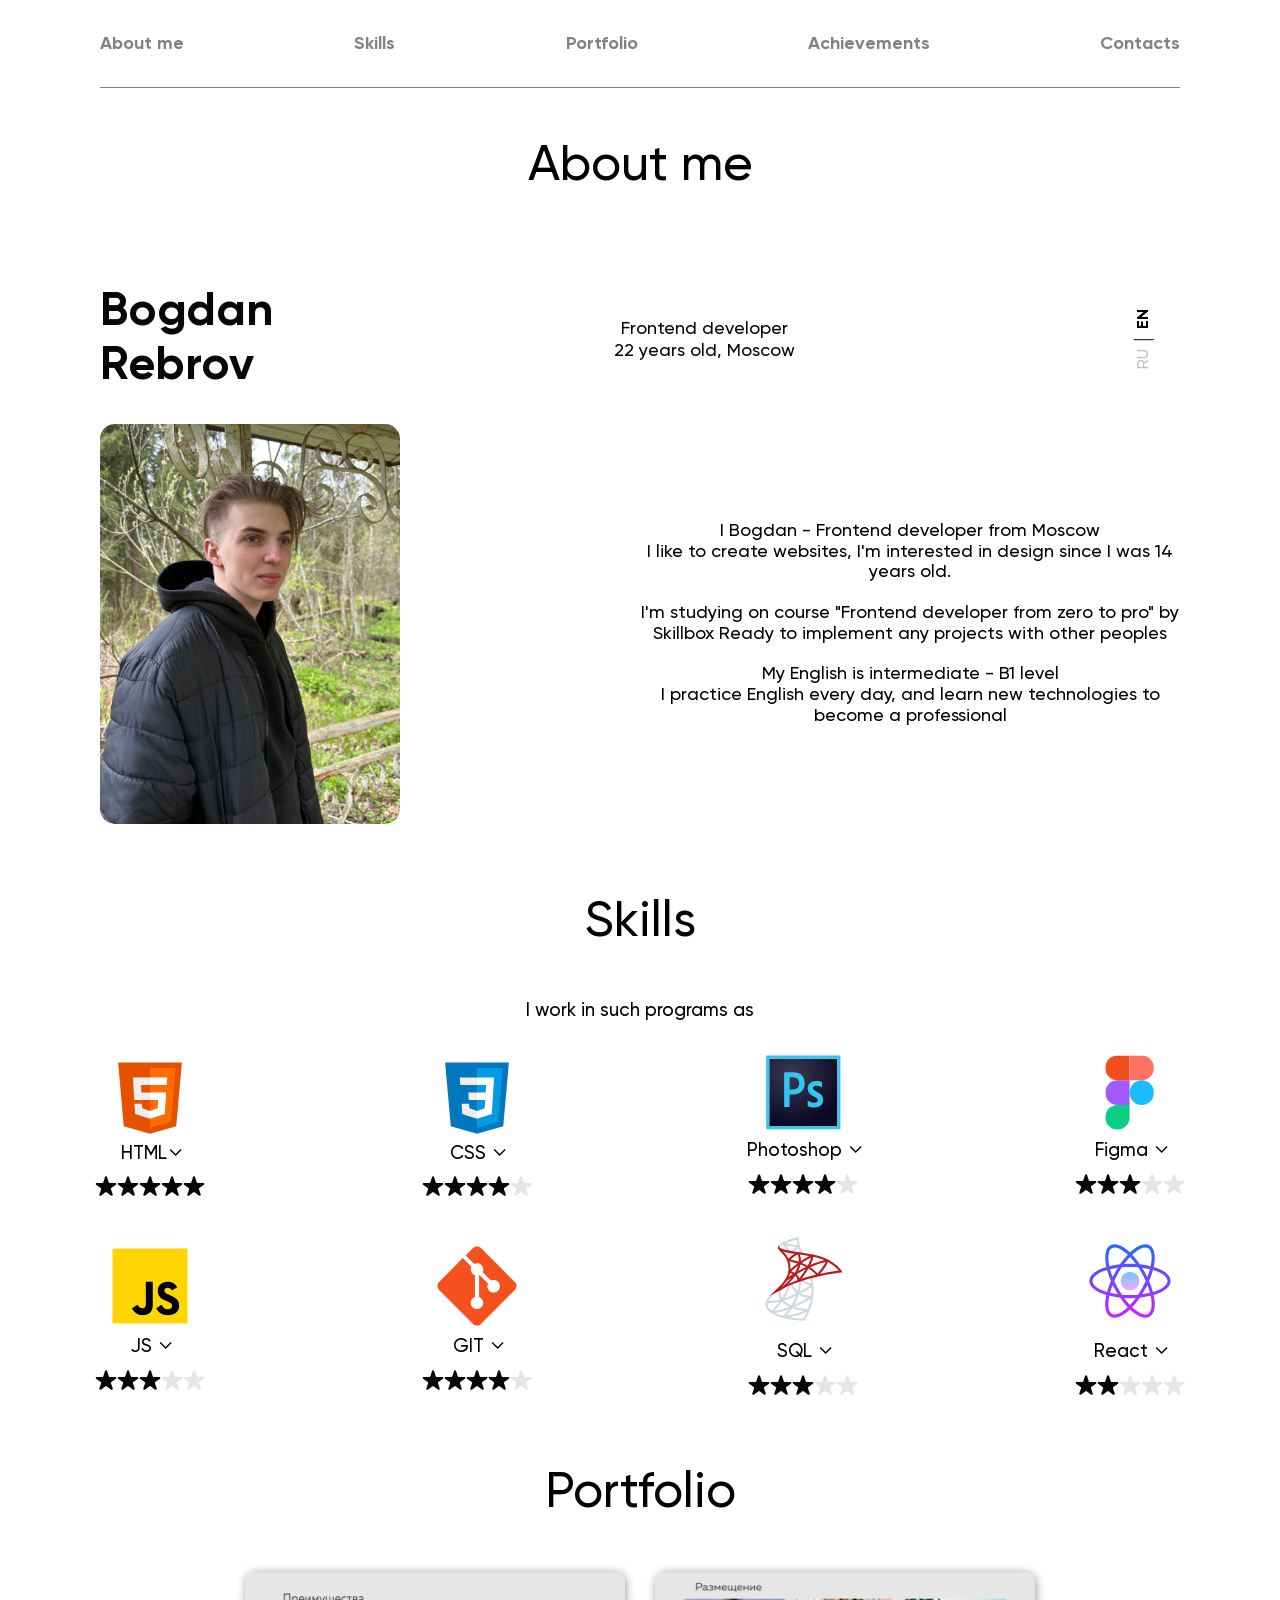
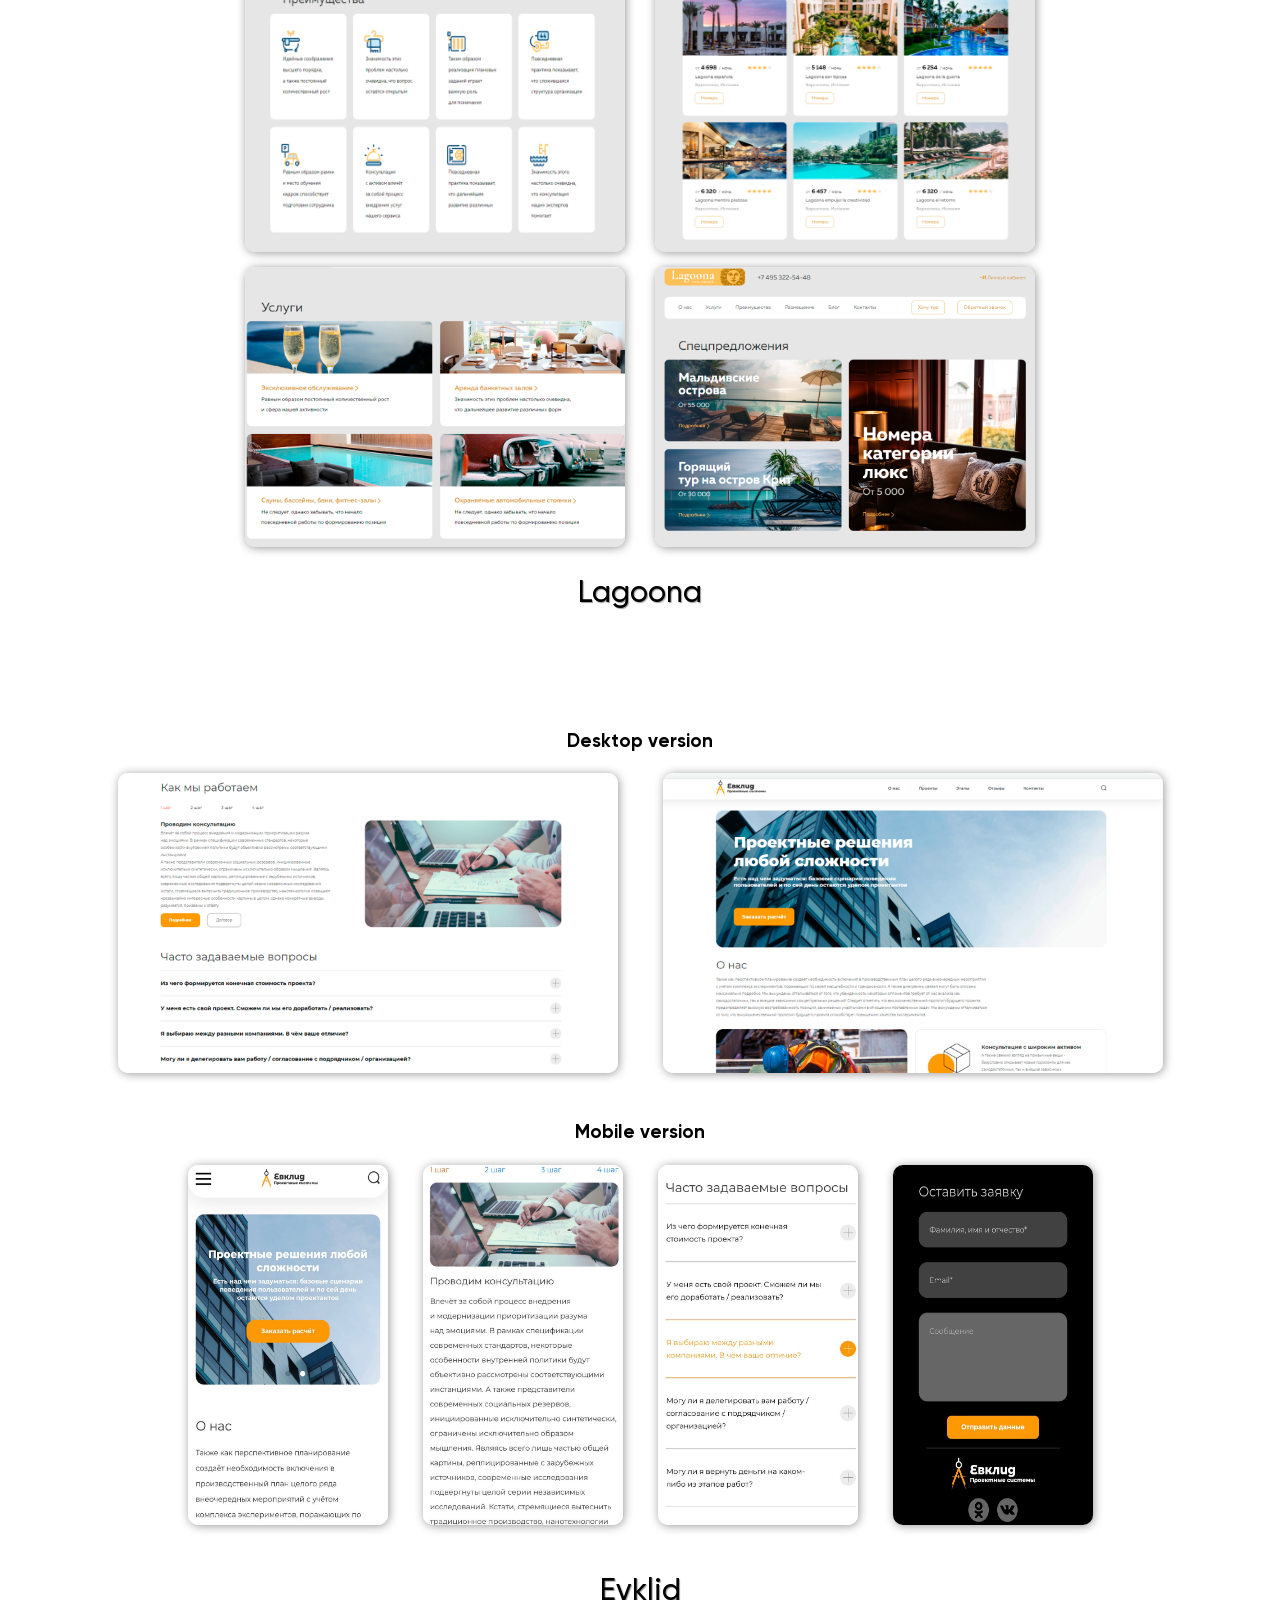
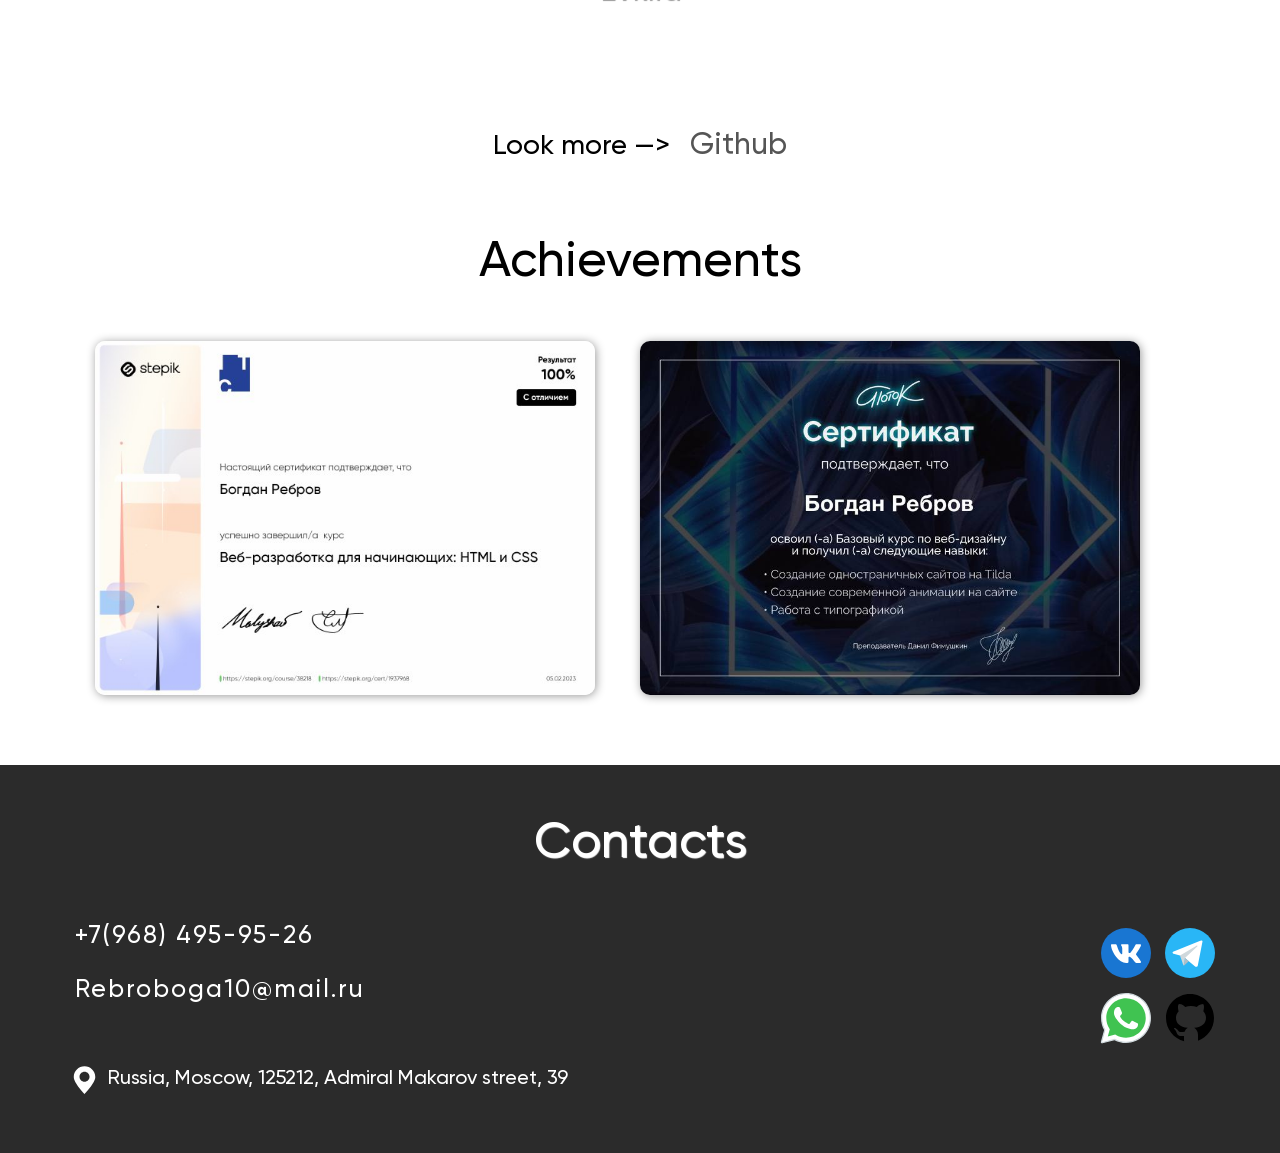
==== index.html @ 4db1234b "add adaptive (media) add adaptive (mobile)" ====
<!DOCTYPE html>
<html lang="en">

<head>
  <meta charset="UTF-8">
  <meta http-equiv="X-UA-Compatible" content="IE=edge">
  <meta name="viewport" content="width=device-width, initial-scale=1.0">
  <title>Rebrov Bogdan</title>
  <link rel="stylesheet" href="css/normalize.css">
  <link rel="stylesheet" href="css/style.css">
  <link rel="stylesheet" href="css/media.css">
  <link rel="stylesheet" href="Accordion-master/dist/accordion.min.css">
</head>

<body>
  <header class="header">
    <div class="header__container">
      <h1 class="header__hidden">Bogdan Rebrov</h1>
      <button class="header__burger btn-reset">
        <span class="header__burger-line"></span>
        <span class="header__burger-line"></span>
        <span class="header__burger-line"></span>
      </button>
      <div class="header__top">
        <nav class="header__nav" id="menu">
          <ul class="header__list">
            <li class="header__item">
              <a class="header__link lang" href="#about-me" key="about">
                About me
              </a>
            </li>
            <li class="header__item">
              <a class="header__link lang" href="#skills" key="skills">
                Skills
              </a>
            </li>
            <li class="header__item">
              <a class="header__link lang" href="#portfolio" key="portfolio">
                Portfolio
              </a>
            </li>
            <li class="header__item">
              <a class="header__link lang" href="#achievements" key="Achievements">
                Achievements
              </a>
            </li>
            <li class="header__item">
              <a class="header__link lang" href="#contacts" key="Contacts">
                Contacts
              </a>
            </li>
          </ul>
        </nav>
      </div>
    </div>
  </header>

  <main class="main">
    <section class="about-me" id="about-me">
      <div class="container">
        <h2 class="about-me__caption caption lang" key="about">
          About me
        </h2>
        <div class="about-me__information">
          <span class="about-me__name lang" key="name">
            Bogdan Rebrov
          </span>
          <div class="about-me__info">
            <span class="about-me__work lang" key="profession">
              Frontend developer
            </span>
            <span class="about-me__work lang" key="old">
              22 years old, Moscow
            </span>
          </div>
          <ul class="about-me__language">
            <li class="about-me__ru">
              <button id="ru" class="about-me__translate-ru translate btn-reset">RU</button>
            </li>
            <li class="about-me__en">
              <button id="en" class="about-me__translate-en translate btn-reset active">EN</button>
            </li>
          </ul>
        </div>
        <div class="about-me__wrap">
          <img class="about-me__image" src="img/My-photo.jpg" alt="Rebrov Bogdan">
          <div class="about-me__float">
            <p class="about-me__text lang" key="about-text-1">
              I Bogdan - Frontend developer from Moscow <br>
              I like to create websites, I'm interested in design since I was 14 years old.
            </p>
            <p class="about-me__text lang" key="about-text-2">
              I'm studying on course "Frontend developer from zero to pro" by Skillbox
              Ready to implement any projects with other peoples
            </p>
            <p class="about-me__text lang" key="about-text-3">
              My English is intermediate - B1 level <br>
              I practice English every day, and learn new technologies to become a professional
            </p>
          </div>
        </div>
      </div>
    </section>

    <section class="skills" id="skills">
      <div class="container">
        <h2 class="skills__caption caption lang" key="skills">
          Skills
        </h2>
        <h3 class="skills__info lang" key="skills-info">
          I work in such programs as
        </h3>
        <div class="skills__group">
          <div class="accordion__container">
            <ul class="skills__list accordion__list">
              <li class="skills__item accordion">
                <svg xmlns="http://www.w3.org/2000/svg" viewBox="0 0 48 48" width="90px" height="90px">
                  <path fill="#E65100" d="M41,5H7l3,34l14,4l14-4L41,5L41,5z" />
                  <path fill="#FF6D00" d="M24 8L24 39.9 35.2 36.7 37.7 8z" />
                  <path fill="#FFF"
                    d="M24,25v-4h8.6l-0.7,11.5L24,35.1v-4.2l4.1-1.4l0.3-4.5H24z M32.9,17l0.3-4H24v4H32.9z" />
                  <path fill="#EEE"
                    d="M24,30.9v4.2l-7.9-2.6L15.7,27h4l0.2,2.5L24,30.9z M19.1,17H24v-4h-9.1l0.7,12H24v-4h-4.6L19.1,17z" />
                </svg>
                <div class="skills__star-group">
                  <h3 class="skills__name">
                    <button class="accordion__control btn-reset color">HTML<svg class="svg__arrow" width="7" height="13"
                        viewBox="0 0 10 18" fill="none" xmlns="http://www.w3.org/2000/svg">
                        <path class="svg__arrow-stroke" d="M0.778175 1.00002L8.55635 8.7782L0.778175 16.5564"
                          stroke="#000" stroke-width="2" />
                      </svg></button>
                  </h3>
                  <div class="accordion__content">
                    <ul class="skills__accord">
                      <li class="accordion__text lang" key="tags">
                        Tags
                      </li>
                      <li class="accordion__text lang" key="semantic">
                        Semantic tags
                      </li>
                      <li class="accordion__text lang" key="tables">
                        Tables
                      </li>
                      <li class="accordion__text lang" key="forms">
                        Forms
                      </li>
                      <li class="accordion__text lang" key="hosting">
                        Hosting
                      </li>
                    </ul>
                  </div>
                  <p class="skills__stars">
                    <img src="img/black-star.svg" alt="rating-star 5/5">
                    <img src="img/black-star.svg" alt="">
                    <img src="img/black-star.svg" alt="">
                    <img src="img/black-star.svg" alt="">
                    <img src="img/black-star.svg" alt="">
                  </p>
                </div>
              </li>

              <li class="skills__item accordion">
                <svg xmlns="http://www.w3.org/2000/svg" viewBox="0 0 48 48" width="90px" height="90px">
                  <path fill="#0277BD" d="M41,5H7l3,34l14,4l14-4L41,5L41,5z" />
                  <path fill="#039BE5" d="M24 8L24 39.9 35.2 36.7 37.7 8z" />
                  <path fill="#FFF"
                    d="M33.1 13L24 13 24 17 28.9 17 28.6 21 24 21 24 25 28.4 25 28.1 29.5 24 30.9 24 35.1 31.9 32.5 32.6 21 32.6 21z" />
                  <path fill="#EEE"
                    d="M24,13v4h-8.9l-0.3-4H24z M19.4,21l0.2,4H24v-4H19.4z M19.8,27h-4l0.3,5.5l7.9,2.6v-4.2l-4.1-1.4L19.8,27z" />
                </svg>
                <div class="skills__star-group">
                  <h3 class="skills__name">
                    <button class="accordion__control btn-reset color">CSS <svg class="svg__arrow" width="7" height="13"
                        viewBox="0 0 10 18" fill="none" xmlns="http://www.w3.org/2000/svg">
                        <path class="svg__arrow-stroke" d="M0.778175 1.00002L8.55635 8.7782L0.778175 16.5564"
                          stroke="#000" stroke-width="2" />
                      </svg></button>
                  </h3>
                  <div class="accordion__content">
                    <ul class="skills__accord">
                      <li class="accordion__text lang" key="Adaptability">
                        Adaptability
                      </li>
                      <li class="accordion__text lang" key="Cross-browser">
                        Cross-browser
                      </li>
                      <li class="accordion__text lang" key="Flexbox">
                        Flexbox
                      </li>
                      <li class="accordion__text lang" key="Availability">
                        Availability
                      </li>
                      <li class="accordion__text lang" key="Pseudo elements">
                        Pseudo elements
                      </li>
                      <li class="accordion__text lang" key="Pseudo-classes">
                        Pseudo-classes
                      </li>
                    </ul>
                  </div>
                  <p class="skills__stars">
                    <img src="img/black-star.svg" alt="rating-star 4/5">
                    <img src="img/black-star.svg" alt="">
                    <img src="img/black-star.svg" alt="">
                    <img src="img/black-star.svg" alt="">
                    <img src="img/grey-star.svg" alt="">
                  </p>
                </div>
              </li>

              <li class="skills__item accordion">
                <svg width="75" height="75" viewBox="0 0 90 90" fill="none" xmlns="http://www.w3.org/2000/svg">
                  <path d="M3.93408 4.42578H85.5995V85.2804H3.93408V4.42578Z" fill="url(#paint0_radial_167_561)" />
                  <path
                    d="M3.93406 4.42575H85.5994V85.2803H3.93406V4.42575ZM0.221191 89.0596H89.2944V0.646484H0.221191V89.0596ZM60.2876 36.9311C57.3602 36.9311 56.3605 38.4392 56.3605 39.6929C56.3605 41.0556 57.021 42.0004 60.9659 44.0717C66.7852 46.9425 68.6059 49.7043 68.6059 53.7379C68.6059 59.7884 64.0719 63.0408 57.9492 63.0408C54.7183 63.0408 51.9337 62.3685 50.345 61.4237C50.0772 61.3146 50.0415 61.1148 50.0415 60.8241V55.246C50.0415 54.8645 50.22 54.7554 50.4878 54.9371C52.8262 56.4815 55.5037 57.172 57.9492 57.172C60.8767 57.172 62.1084 55.9183 62.1084 54.2285C62.1084 52.8658 61.2515 51.6666 57.503 49.6861C52.2371 47.1242 50.0415 44.526 50.0415 40.1653C50.0415 35.2958 53.7901 31.244 60.2876 31.244C63.4828 31.244 65.7141 31.7346 66.928 32.2979C67.2314 32.4796 67.3028 32.7884 67.3028 33.061V38.2393C67.3028 38.5482 67.1243 38.7299 66.7495 38.6209C65.1072 37.567 62.6974 36.9311 60.2876 36.9311ZM28.3712 41.419C29.228 41.4917 29.8885 41.4917 31.3701 41.4917C35.7077 41.4917 39.7954 39.9472 39.7954 33.9331C39.7954 29.1364 36.868 26.7198 31.9234 26.7198C30.4418 26.7198 29.0317 26.7925 28.3533 26.8288L28.3712 41.419ZM21.7487 21.3598C21.7487 21.0872 22.2664 20.9055 22.5698 20.9055C24.9439 20.7965 28.4783 20.7239 32.1376 20.7239C42.4194 20.7239 46.4358 26.4654 46.4358 33.7878C46.4358 43.3813 39.5991 47.5058 31.2094 47.5058C29.7992 47.5058 29.3173 47.4331 28.3176 47.4331V61.9324C28.3176 62.2413 28.2105 62.3867 27.8714 62.3867H22.195C21.8915 62.3867 21.7487 62.2776 21.7487 61.9324V21.3598Z"
                    fill="#31C5F0" />
                  <defs>
                    <radialGradient id="paint0_radial_167_561" cx="0" cy="0" r="1" gradientUnits="userSpaceOnUse"
                      gradientTransform="translate(30.8385 22.5656) scale(62.0565 61.1565)">
                      <stop stop-color="#34364E" stop-opacity="0.98" />
                      <stop offset="1" stop-color="#0C0824" />
                    </radialGradient>
                  </defs>
                </svg>
                <div class="skills__star-group">
                  <h3 class="skills__name name" translate="no">
                    <button class="accordion__control btn-reset">Photoshop <svg class="svg__arrow" width="7" height="13"
                        viewBox="0 0 10 18" fill="none" xmlns="http://www.w3.org/2000/svg">
                        <path class="svg__arrow-stroke" d="M0.778175 1.00002L8.55635 8.7782L0.778175 16.5564"
                          stroke="#000" stroke-width="2" />
                      </svg></button>
                  </h3>
                  <div class="accordion__content">
                    <ul class="skills__accord">
                      <li class="accordion__text lang" key="Сrop a photos">
                        Сrop a photos
                      </li>
                      <li class="accordion__text lang" key="Posters">
                        Create promotional banners or posters
                      </li>
                      <li class="accordion__text lang" key="Сreate icons">
                        Сreate icons
                      </li>
                    </ul>
                  </div>
                  <p class="skills__stars">
                    <img src="img/black-star.svg" alt="rating-star 4/5">
                    <img src="img/black-star.svg" alt="">
                    <img src="img/black-star.svg" alt="">
                    <img src="img/black-star.svg" alt="">
                    <img src="img/grey-star.svg" alt="">
                  </p>
                </div>
              </li>

              <li class="skills__item accordion">
                <svg width="59" height="75" viewBox="0 0 59 90" fill="none" xmlns="http://www.w3.org/2000/svg">
                  <g clip-path="url(#clip0_167_597)">
                    <path
                      d="M15.0513 89.6612C23.0898 89.6612 29.61 83.0214 29.61 74.8355V60.0098H15.0513C7.0128 60.0098 0.492676 66.6495 0.492676 74.8355C0.492676 83.0214 7.0128 89.6612 15.0513 89.6612Z"
                      fill="#0ACF83" />
                    <path
                      d="M0.492676 45.1655C0.492676 36.9796 7.0128 30.3398 15.0513 30.3398H29.61V60.0094H15.0513C7.0128 59.9912 0.492676 53.3515 0.492676 45.1655Z"
                      fill="#A259FF" />
                    <path
                      d="M0.492676 15.4956C0.492676 7.30965 7.0128 0.669922 15.0513 0.669922H29.61V30.3395H15.0513C7.0128 30.3395 0.492676 23.6816 0.492676 15.4956Z"
                      fill="#F24E1E" />
                    <path
                      d="M29.6279 0.669922H44.1866C52.2251 0.669922 58.7452 7.30965 58.7452 15.4956C58.7452 23.6816 52.2251 30.3213 44.1866 30.3213H29.6279V0.669922Z"
                      fill="#FF7262" />
                    <path
                      d="M58.7452 45.1655C58.7452 53.3515 52.2251 59.9913 44.1866 59.9913C36.1481 59.9913 29.6279 53.3515 29.6279 45.1655C29.6279 36.9796 36.1481 30.3398 44.1866 30.3398C52.2251 30.3398 58.7452 36.9796 58.7452 45.1655Z"
                      fill="#1ABCFE" />
                  </g>
                  <defs>
                    <clipPath id="clip0_167_597">
                      <rect width="58.2524" height="88.9906" fill="white" transform="translate(0.492676 0.669922)" />
                    </clipPath>
                  </defs>
                </svg>
                <div class="skills__star-group">
                  <h3 class="skills__name name" translate="no">
                    <button class="accordion__control btn-reset">Figma <svg class="svg__arrow" width="7" height="13"
                        viewBox="0 0 10 18" fill="none" xmlns="http://www.w3.org/2000/svg">
                        <path class="svg__arrow-stroke" d="M0.778175 1.00002L8.55635 8.7782L0.778175 16.5564"
                          stroke="#000" stroke-width="2" />
                      </svg></button>
                  </h3>
                  <div class="accordion__content">
                    <ul class="skills__accord">
                      <li class="accordion__text lang" key="Movement">
                        Movement
                      </li>
                      <li class="accordion__text lang" key="Layouts from Figma">
                        Layouts from Figma
                      </li>
                      <li class="accordion__text lang" key="Inner settings">
                        Inner settings
                      </li>
                    </ul>
                  </div>
                  <p class="skills__stars">
                    <img src="img/black-star.svg" alt="rating-star 3/5">
                    <img src="img/black-star.svg" alt="">
                    <img src="img/black-star.svg" alt="">
                    <img src="img/grey-star.svg" alt="">
                    <img src="img/grey-star.svg" alt="">
                  </p>
                </div>
              </li>

              <li class="skills__item new-string accordion">
                <svg xmlns="http://www.w3.org/2000/svg" viewBox="0 0 48 48" width="100px" height="100px">
                  <path fill="#ffd600" d="M6,42V6h36v36H6z" />
                  <path fill="#000001"
                    d="M29.538 32.947c.692 1.124 1.444 2.201 3.037 2.201 1.338 0 2.04-.665 2.04-1.585 0-1.101-.726-1.492-2.198-2.133l-.807-.344c-2.329-.988-3.878-2.226-3.878-4.841 0-2.41 1.845-4.244 4.728-4.244 2.053 0 3.528.711 4.592 2.573l-2.514 1.607c-.553-.988-1.151-1.377-2.078-1.377-.946 0-1.545.597-1.545 1.377 0 .964.6 1.354 1.985 1.951l.807.344C36.452 29.645 38 30.839 38 33.523 38 36.415 35.716 38 32.65 38c-2.999 0-4.702-1.505-5.65-3.368L29.538 32.947zM17.952 33.029c.506.906 1.275 1.603 2.381 1.603 1.058 0 1.667-.418 1.667-2.043V22h3.333v11.101c0 3.367-1.953 4.899-4.805 4.899-2.577 0-4.437-1.746-5.195-3.368L17.952 33.029z" />
                </svg>
                <div class="skills__star-group">
                  <h3 class="skills__name">
                    <button class="accordion__control btn-reset">JS <svg class="svg__arrow" width="7" height="13"
                        viewBox="0 0 10 18" fill="none" xmlns="http://www.w3.org/2000/svg">
                        <path class="svg__arrow-stroke" d="M0.778175 1.00002L8.55635 8.7782L0.778175 16.5564"
                          stroke="#000" stroke-width="2" />
                      </svg></button>
                  </h3>
                  <div class="accordion__content">
                    <ul class="skills__accord">
                      <li class="accordion__text lang" key="Arrays">
                        Arrays
                      </li>
                      <li class="accordion__text lang" key="JSON">
                        JSON
                      </li>
                      <li class="accordion__text lang" key="Functions">
                        Functions
                      </li>
                      <li class="accordion__text lang" key="Cycles">
                        Cycles
                      </li>
                      <li class="accordion__text lang" key="DOM">
                        DOM
                      </li>
                    </ul>
                  </div>
                  <p class="skills__stars">
                    <img src="img/black-star.svg" alt="rating-star 3/5">
                    <img src="img/black-star.svg" alt="">
                    <img src="img/black-star.svg" alt="">
                    <img src="img/grey-star.svg" alt="">
                    <img src="img/grey-star.svg" alt="">
                  </p>
                </div>
              </li>

              <li class="skills__item accordion">
                <svg xmlns="http://www.w3.org/2000/svg" viewBox="0 0 48 48" width="100px" height="100px">
                  <path fill="#F4511E"
                    d="M42.2,22.1L25.9,5.8C25.4,5.3,24.7,5,24,5c0,0,0,0,0,0c-0.7,0-1.4,0.3-1.9,0.8l-3.5,3.5l4.1,4.1c0.4-0.2,0.8-0.3,1.3-0.3c1.7,0,3,1.3,3,3c0,0.5-0.1,0.9-0.3,1.3l4,4c0.4-0.2,0.8-0.3,1.3-0.3c1.7,0,3,1.3,3,3s-1.3,3-3,3c-1.7,0-3-1.3-3-3c0-0.5,0.1-0.9,0.3-1.3l-4-4c-0.1,0-0.2,0.1-0.3,0.1v10.4c1.2,0.4,2,1.5,2,2.8c0,1.7-1.3,3-3,3s-3-1.3-3-3c0-1.3,0.8-2.4,2-2.8V18.8c-1.2-0.4-2-1.5-2-2.8c0-0.5,0.1-0.9,0.3-1.3l-4.1-4.1L5.8,22.1C5.3,22.6,5,23.3,5,24c0,0.7,0.3,1.4,0.8,1.9l16.3,16.3c0,0,0,0,0,0c0.5,0.5,1.2,0.8,1.9,0.8s1.4-0.3,1.9-0.8l16.3-16.3c0.5-0.5,0.8-1.2,0.8-1.9C43,23.3,42.7,22.6,42.2,22.1z" />
                </svg>
                <div class="skills__star-group">
                  <h3 class="skills__name" translate="no">
                    <button class="accordion__control btn-reset">GIT <svg class="svg__arrow" width="7" height="13"
                        viewBox="0 0 10 18" fill="none" xmlns="http://www.w3.org/2000/svg">
                        <path class="svg__arrow-stroke" d="M0.778175 1.00002L8.55635 8.7782L0.778175 16.5564"
                          stroke="#000" stroke-width="2" />
                      </svg></button>
                  </h3>
                  <div class="accordion__content">
                    <ul class="skills__accord">
                      <li class="accordion__text lang" key="Commit">
                        Commit
                      </li>
                      <li class="accordion__text lang" key="Delete">
                        Delete
                      </li>
                      <li class="accordion__text lang" key="Merge">
                        Merge
                      </li>
                      <li class="accordion__text lang" key="Tracking">
                        Tracking
                      </li>
                      <li class="accordion__text lang" key="Inner functions">
                        Inner functions
                      </li>
                    </ul>
                  </div>
                  <p class="skills__stars">
                    <img src="img/black-star.svg" alt="rating-star 4/5">
                    <img src="img/black-star.svg" alt="">
                    <img src="img/black-star.svg" alt="">
                    <img src="img/black-star.svg" alt="">
                    <img src="img/grey-star.svg" alt="">
                  </p>
                </div>
              </li>

              <li class="skills__item accordion">
                <svg xmlns="http://www.w3.org/2000/svg" viewBox="0 0 48 48" width="100px" height="100px">
                  <path fill="#cfd8dc"
                    d="M23.084,11.277c-1.633-2.449-1.986-5.722-2.063-7.067c-4.148,0.897-8.269,2.506-8.031,3.691 c0.03,0.149,0.218,0.328,0.53,0.502l-0.488,0.873c-0.596-0.334-0.931-0.719-1.022-1.179c-0.269-1.341,1.25-2.554,4.642-3.709 c2.316-0.789,4.652-1.26,4.751-1.279l0.597-0.12L22,3.6c0,0.042,0.026,4.288,1.916,7.123L23.084,11.277z" />
                  <path fill="#cfd8dc"
                    d="M24.751,43H24.5c-8.192,0-17.309-2.573-18.386-6.879c-0.657-2.63,1.492-5.536,6.214-8.401 l0.52,0.854c-4.249,2.579-6.296,5.172-5.763,7.305c0.935,3.738,9.575,6.068,17.153,6.12c0.901-1.347,5.742-9.26,2.979-19.873 l0.967-0.252c3.149,12.092-3.218,20.837-3.282,20.924L24.751,43z" />
                  <path fill="#cfd8dc"
                    d="M9.931,39.306c-0.539,0-0.806-0.059-0.85-0.07c-0.176-0.043-0.314-0.178-0.362-0.352 c-0.049-0.174,0.001-0.361,0.129-0.488c0.072-0.072,7.197-7.208,8.159-12.978l0.986,0.164c-0.827,4.964-5.715,10.623-7.656,12.707 c1.939-0.111,6.835-1.019,16.234-6.28c-7.335-0.804-8.495-6.676-8.507-6.739l0.983-0.181c0.047,0.246,1.226,6.011,9.244,6.011 c0.003,0,0.005,0,0.008,0l0,0c0.227,0,0.424,0.152,0.482,0.37c0.06,0.218-0.036,0.449-0.231,0.563 C17.315,38.542,11.867,39.305,9.931,39.306z" />
                  <path fill="#cfd8dc"
                    d="M14.524,41.7c-0.207,0-0.395-0.128-0.468-0.325c-0.079-0.211-0.007-0.45,0.177-0.582 c0.034-0.025,1.813-1.338,3.706-4.228c-0.728-0.322-1.465-0.698-2.196-1.137c-0.888-0.533-1.559-1.105-2.06-1.691 c-2.57,0.678-4.942,0.946-7.025,0.769l0.084-0.996c1.876,0.159,4.009-0.063,6.321-0.64c-1.573-2.688-0.129-5.356-0.109-5.392 l0.874,0.487c-0.067,0.122-1.265,2.37,0.249,4.633c2.201-0.632,4.549-1.567,6.979-2.782c0.559-1.835,0.996-3.922,1.225-6.276 c0.016-0.161,0.108-0.304,0.248-0.385s0.311-0.088,0.458-0.021c0.032,0.015,3.264,1.491,5.604,2.454 c0.17,0.07,0.288,0.228,0.307,0.411c0.02,0.183-0.063,0.361-0.216,0.465c-2.289,1.56-4.563,2.913-6.778,4.042 c-0.702,2.225-1.571,4.077-2.459,5.591c3.702,1.383,6.915,1.404,6.956,1.404c0.228,0,0.427,0.154,0.484,0.375 c0.057,0.221-0.042,0.452-0.241,0.563c-4.54,2.522-11.767,3.232-12.072,3.261C14.556,41.699,14.54,41.7,14.524,41.7z M18.909,36.967c-1.04,1.614-2.062,2.773-2.826,3.53c1.998-0.294,5.501-0.938,8.408-2.139 C23.099,38.187,21.084,37.807,18.909,36.967z M14.767,33.431c0.393,0.392,0.883,0.775,1.49,1.14 c0.736,0.442,1.483,0.817,2.22,1.135c0.754-1.264,1.501-2.781,2.142-4.568C18.598,32.1,16.636,32.868,14.767,33.431z M23.202,24.329c-0.205,1.768-0.521,3.381-0.913,4.85c1.66-0.885,3.354-1.896,5.062-3.026 C25.802,25.497,24.099,24.734,23.202,24.329z" />
                  <path fill="#cfd8dc"
                    d="M17.924,10.6c-0.117,0-0.233-0.042-0.325-0.12c-1.61-1.378-3.505-4.182-3.585-4.301 c-0.129-0.191-0.109-0.446,0.046-0.616c0.154-0.171,0.408-0.211,0.608-0.102c0.011,0.003,0.938,0.385,7.217,1.431 c0.181,0.03,0.33,0.156,0.39,0.328c0.061,0.172,0.022,0.364-0.1,0.5c-1.758,1.953-3.979,2.813-4.073,2.848 C18.044,10.589,17.983,10.6,17.924,10.6z M15.647,6.746c0.631,0.849,1.54,1.996,2.372,2.769c0.511-0.233,1.657-0.818,2.744-1.798 C18.18,7.276,16.604,6.962,15.647,6.746z" />
                  <path fill="#b71c1c"
                    d="M21.843,24.4c-0.068,0-0.137-0.014-0.201-0.042c-0.199-0.088-0.319-0.294-0.296-0.51 c0.292-2.749-3.926-3.852-3.969-3.862c-0.174-0.044-0.312-0.179-0.359-0.352s0.002-0.359,0.129-0.486 c0.207-0.207,5.139-5.098,11.327-7.784c0.173-0.075,0.369-0.047,0.515,0.07c0.145,0.118,0.212,0.307,0.174,0.489 c-1.186,5.744-6.71,12.044-6.944,12.309C22.12,24.341,21.982,24.4,21.843,24.4z M18.455,19.285 c1.184,0.445,3.258,1.475,3.783,3.356c1.449-1.808,4.542-5.973,5.697-9.934C23.548,14.817,19.854,17.999,18.455,19.285z" />
                  <path fill="#b71c1c"
                    d="M13.079,28.36l-0.475-0.88c1.883-1.015,4.04-2.883,5.807-5.054c-1.504,1.03-2.365,1.735-2.392,1.758 l-0.639-0.77c0.039-0.032,1.764-1.447,4.631-3.22c0.787-1.266,1.392-2.568,1.703-3.816c0.053-0.212,0.099-0.417,0.136-0.615 c-1.925-0.687-3.701-1.094-4.921-1.269c-0.185-0.026-0.339-0.153-0.401-0.328c-0.062-0.175-0.021-0.371,0.104-0.507 c0.085-0.092,2.116-2.268,4.654-3.463c0.197-0.093,0.433-0.047,0.581,0.114c0.067,0.073,1.44,1.615,1.091,4.805 c1.155,0.45,2.345,0.997,3.491,1.648c2.759-1.24,5.892-2.356,9.229-3.03c0.172-0.034,0.363,0.028,0.481,0.168 c0.117,0.14,0.149,0.333,0.083,0.503c-1.3,3.332-4.786,6.891-4.934,7.041c-0.101,0.102-0.239,0.153-0.383,0.148 c-0.143-0.008-0.275-0.076-0.365-0.188c-1.12-1.408-2.584-2.574-4.163-3.523c-2.175,1.004-4.101,2.078-5.684,3.049 C18.693,24.084,15.644,26.979,13.079,28.36z M27.492,17.396c1.29,0.832,2.491,1.81,3.484,2.948 c0.828-0.898,2.815-3.168,3.942-5.422C32.268,15.532,29.76,16.415,27.492,17.396z M22.799,16.122 c-0.033,0.163-0.071,0.33-0.113,0.5c-0.21,0.839-0.544,1.701-0.972,2.561c1.096-0.626,2.309-1.272,3.618-1.898 C24.494,16.841,23.639,16.455,22.799,16.122z M18.048,13.672c1.111,0.218,2.48,0.574,3.941,1.086 c0.152-1.843-0.346-2.972-0.647-3.472C19.966,12.004,18.761,13.014,18.048,13.672z" />
                  <path fill="#b71c1c"
                    d="M18.05,18.5c0,4.38-3.65,7.86-6.28,10.4c-0.44,0.43-1.93,0.5-1.93,0.5 c0.37-0.38,0.79-0.78,1.24-1.21c2.5-2.42,5.97-5.73,5.97-9.69c0-4.69-1.89-6.54-3.38-8.02c-0.66-0.67-1.22-1.31-1.56-2.09 l0.31-0.13c0.34,0.15,0.73,0.32,1.03,0.45c0.24,0.35,0.56,0.69,0.93,1.06C15.91,11.3,18.05,13.4,18.05,18.5z" />
                  <path fill="#b71c1c"
                    d="M42.935,19.794c0,0-0.605,0.086-0.775,0.106c-8.76,0.97-17.8,3.49-22.97,5.56 c-1.87,0.75-3.81,1.66-5.58,2.68c-0.01,0.01-0.02,0.01-0.04,0.02C12.53,28.76,10,30,7.95,31.09c3-3.19,8.62-5.65,10.86-6.55 c5.07-2.03,13.78-4.48,22.35-5.53c-1.01-1.18-3.48-3.68-8.34-5.54c-2.84-1.1-7.16-1.72-10.97-2.27c-6.06-0.87-9.51-1.45-9.84-3.1 c-0.07-0.33-0.02-0.66,0.13-0.98c0.33,0.54,0.8,0.92,1.11,1.14c0.15,0.1,0.26,0.16,0.3,0.18l0.01,0.01 c1.42,0.75,5.25,1.3,8.44,1.76c3.86,0.56,8.23,1.19,11.18,2.32c6.87,2.65,9.24,6.44,9.34,6.6 C42.61,19.28,42.935,19.794,42.935,19.794z" />
                </svg>
                <div class="skills__star-group">
                  <h3 class="skills__name name">
                    <button class="accordion__control btn-reset">SQL <svg class="svg__arrow" width="7" height="13"
                        viewBox="0 0 10 18" fill="none" xmlns="http://www.w3.org/2000/svg">
                        <path class="svg__arrow-stroke" d="M0.778175 1.00002L8.55635 8.7782L0.778175 16.5564"
                          stroke="#000" stroke-width="2" />
                      </svg></button>
                  </h3>
                  <div class="accordion__content">
                    <ul class="skills__accord">
                      <li class="accordion__text lang" key="Basics SQL">
                        Basics SQL
                      </li>
                      <li class="accordion__text lang" key="Table management">
                        Table management
                      </li>
                      <li class="accordion__text lang" key="Filters">
                        Filters
                      </li>
                      <li class="accordion__text lang" key="Aggregate functions">
                        Aggregate functions
                      </li>
                    </ul>
                  </div>
                  <p class="skills__stars">
                    <img src="img/black-star.svg" alt="rating-star 3/5">
                    <img src="img/black-star.svg" alt="">
                    <img src="img/black-star.svg" alt="">
                    <img src="img/grey-star.svg" alt="">
                    <img src="img/grey-star.svg" alt="">
                  </p>
                </div>
              </li>

              <li class="skills__item accordion">
                <svg xmlns="http://www.w3.org/2000/svg" viewBox="0 0 64 64" width="100px" height="100px">
                  <linearGradient id="9GkdZLxQa1XTDblOFwLcpa" x1="32" x2="32" y1="25.213" y2="36.722"
                    gradientUnits="userSpaceOnUse">
                    <stop offset="0" stop-color="#6dc7ff" />
                    <stop offset="1" stop-color="#e6abff" />
                  </linearGradient>
                  <circle cx="32" cy="32" r="6" fill="url(#9GkdZLxQa1XTDblOFwLcpa)" />
                  <linearGradient id="9GkdZLxQa1XTDblOFwLcpb" x1="32" x2="32" y1="7.426" y2="53.44"
                    gradientUnits="userSpaceOnUse">
                    <stop offset="0" stop-color="#1a6dff" />
                    <stop offset="1" stop-color="#c822ff" />
                  </linearGradient>
                  <path fill="url(#9GkdZLxQa1XTDblOFwLcpb)"
                    d="M58,32c0-3.758-4.243-7.017-10.853-8.992c0.221-1.031,0.407-2.045,0.524-3.015	c0.657-5.483-0.483-9.323-3.211-10.813c-2.729-1.489-6.574-0.372-10.831,3.146c-0.544,0.449-1.087,0.938-1.629,1.45	c-0.542-0.513-1.085-1.001-1.629-1.45C26.114,8.808,22.267,7.692,19.54,9.18c-2.728,1.489-3.868,5.329-3.211,10.813	c0.116,0.971,0.303,1.984,0.524,3.015C10.243,24.983,6,28.242,6,32s4.243,7.017,10.853,8.992c-0.221,1.031-0.407,2.045-0.524,3.015	c-0.657,5.483,0.483,9.323,3.211,10.813c0.789,0.431,1.67,0.643,2.628,0.643c2.357,0,5.177-1.287,8.203-3.788	c0.544-0.449,1.087-0.938,1.629-1.45c0.542,0.513,1.085,1.001,1.629,1.45c3.026,2.501,5.846,3.788,8.203,3.788	c0.958,0,1.84-0.213,2.628-0.643c2.728-1.489,3.868-5.329,3.211-10.813c-0.116-0.971-0.303-1.984-0.524-3.015	C53.757,39.017,58,35.758,58,32z M34.902,13.866c3.53-2.917,6.665-3.987,8.599-2.931c1.934,1.055,2.729,4.27,2.184,8.818	c-0.105,0.879-0.273,1.796-0.469,2.729c-2.117-0.519-4.43-0.915-6.892-1.166c-1.564-2.275-3.215-4.351-4.908-6.132	C33.91,14.718,34.406,14.276,34.902,13.866z M39.899,36.313c-0.853,1.562-1.76,3.055-2.702,4.474C35.546,40.925,33.811,41,32,41	s-3.546-0.075-5.198-0.213c-0.941-1.42-1.849-2.912-2.702-4.474c-0.784-1.435-1.499-2.878-2.142-4.313	c0.643-1.434,1.358-2.877,2.142-4.313c0.853-1.562,1.76-3.055,2.702-4.474C28.454,23.075,30.189,23,32,23s3.546,0.075,5.198,0.213	c0.941,1.42,1.849,2.912,2.702,4.474c0.784,1.435,1.499,2.878,2.142,4.313C41.399,33.434,40.683,34.877,39.899,36.313z M43.078,34.487c0.68,1.739,1.238,3.444,1.676,5.096c-1.544,0.376-3.21,0.694-5.009,0.929c0.657-1.05,1.3-2.124,1.909-3.241	C42.161,36.346,42.629,35.416,43.078,34.487z M32,47.403c-1.272-1.341-2.522-2.863-3.729-4.513C29.487,42.961,30.73,43,32,43	s2.513-0.039,3.729-0.11C34.522,44.54,33.272,46.062,32,47.403z M24.254,40.512c-1.799-0.235-3.465-0.553-5.009-0.929	c0.438-1.652,0.996-3.358,1.676-5.096c0.45,0.93,0.918,1.859,1.423,2.785C22.954,38.388,23.597,39.462,24.254,40.512z M20.922,29.513c-0.68-1.739-1.238-3.445-1.676-5.096c1.544-0.376,3.21-0.694,5.009-0.929c-0.657,1.05-1.3,2.124-1.909,3.241	C21.839,27.654,21.371,28.584,20.922,29.513z M32,16.597c1.272,1.341,2.522,2.863,3.729,4.513C34.513,21.039,33.27,21,32,21	s-2.513,0.039-3.729,0.11C29.478,19.46,30.728,17.938,32,16.597z M41.655,26.729c-0.609-1.116-1.252-2.19-1.909-3.241	c1.799,0.235,3.465,0.553,5.009,0.929c-0.438,1.652-0.996,3.358-1.676,5.096C42.629,28.584,42.161,27.654,41.655,26.729z M18.315,19.754c-0.546-4.549,0.25-7.764,2.184-8.818c0.488-0.267,1.053-0.397,1.681-0.397c1.86,0,4.278,1.147,6.918,3.328	c0.496,0.41,0.993,0.852,1.488,1.319c-1.693,1.781-3.345,3.856-4.908,6.132c-2.463,0.251-4.776,0.648-6.892,1.166	C18.588,21.55,18.421,20.633,18.315,19.754z M8,32c0-2.6,3.47-5.303,9.317-7.06c0.606,2.279,1.437,4.654,2.471,7.06	c-1.034,2.407-1.865,4.782-2.471,7.06C11.47,37.303,8,34.6,8,32z M29.098,50.134c-3.53,2.917-6.662,3.989-8.599,2.931	c-1.934-1.055-2.729-4.27-2.184-8.818c0.105-0.879,0.273-1.796,0.469-2.729c2.117,0.519,4.43,0.915,6.892,1.166	c1.564,2.275,3.215,4.351,4.908,6.132C30.09,49.282,29.594,49.724,29.098,50.134z M45.685,44.246	c0.546,4.549-0.25,7.764-2.184,8.818c-1.934,1.059-5.068-0.014-8.599-2.931c-0.496-0.41-0.993-0.852-1.488-1.319	c1.693-1.781,3.345-3.856,4.908-6.132c2.463-0.251,4.776-0.648,6.892-1.166C45.412,42.45,45.579,43.367,45.685,44.246z M46.683,39.06c-0.606-2.279-1.437-4.654-2.471-7.06c1.034-2.407,1.865-4.782,2.471-7.06C52.53,26.697,56,29.4,56,32	S52.53,37.303,46.683,39.06z" />
                </svg>
                <div class="skills__star-group">
                  <h3 class="skills__name name" translate="no">
                    <button class="accordion__control btn-reset">React <svg class="svg__arrow" width="7" height="13"
                        viewBox="0 0 10 18" fill="none" xmlns="http://www.w3.org/2000/svg">
                        <path class="svg__arrow-stroke" d="M0.778175 1.00002L8.55635 8.7782L0.778175 16.5564"
                          stroke="#000" stroke-width="2" />
                      </svg></button>
                  </h3>
                  <div class="accordion__content">
                    <ul class="skills__accord">
                      <li class="accordion__text lang" key="">

                      </li>
                      <li class="accordion__text lang" key="">

                      </li>
                      <li class="accordion__text lang" key="">

                      </li>
                    </ul>
                  </div>
                  <p class="skills__stars">
                    <img src="img/black-star.svg" alt="rating-star 2/5">
                    <img src="img/black-star.svg" alt="">
                    <img src="img/grey-star.svg" alt="">
                    <img src="img/grey-star.svg" alt="">
                    <img src="img/grey-star.svg" alt="">
                  </p>
                </div>
              </li>
            </ul>
          </div>
        </div>
      </div>
    </section>

    <section class="portfolio" id="portfolio">
      <div class="container">
        <h2 class="portfolio__caption caption lang" key="portfolio">
          Portfolio
        </h2>
        <div class="portfolio__group">
          <div class="image__flex-up">
            <img class="portfolio__image" src="img/2.jpg" alt="screenshot">
            <img class="portfolio__image" src="img/1.jpg" alt="screenshot">
          </div>
          <div class="image__flex-down">
            <img class="portfolio__image" src="img/3.jpg" alt="screenshot">
            <img class="portfolio__image" src="img/4.png" alt="screenshot">
          </div>
        </div>
        <div class="portfolio__flex">
          <a class="image__link" href="other projects/1/index.html" target="_blank">
            Lagoona
          </a>
        </div>

        <h3 class="portfolio__rubric lang" key="Desktop version">
          Desktop version
        </h3>
        <div class="portfolio__desktop-screens">
          <img class="portfolio__desktop" src="img/evk.png" alt="screenshot">
          <img class="portfolio__desktop" src="img/evk4.png" alt="screenshot">
        </div>

        <h3 class="portfolio__rubric rubric-mobile lang" key="Mobile version">Mobile version</h3>
        <div class="portfolio__mobile-screens">
          <img class="portfolio__mobile" src="img/mobile-1.jpeg" alt="mobile-screen">
          <img class="portfolio__mobile" src="img/mobile-2.jpeg" alt="mobile-screen">
          <img class="portfolio__mobile" src="img/mobile-3.jpeg" alt="mobile-screen">
          <img class="portfolio__mobile" src="img/mobile-4.jpeg" alt="mobile-screen">
        </div>
        <div class="portfolio__flex">
          <a class="image__link" href="other projects/2/index.html" target="_blank">
            Evklid
          </a>
        </div>
        <div class="portfolio__wrap">
          <span class="portfolio__more lang" key="more">
            Look more &mdash;&gt;
          </span>
          <a class="portfolio__link" href="https://github.com/Rebroboga" target="_blank">Github</a>
        </div>
      </div>
    </section>

    <section class="achievements" id="achievements">
      <div class="container">
        <h2 class="achievements__caption caption lang" key="Achievements">
          Achievements
        </h2>
        <div class="achievements__image">
          <img class="achievements__certificate" src="img/stepik.jpeg" alt="stepik Certificate">
          <img class="achievements__certificate" src="img/tilda.jpeg" alt="tilda Certificate">
        </div>
      </div>
    </section>
  </main>

  <footer class="footer">
    <section class="contacts" id="contacts">
      <div class="footer__container">
        <h2 class="contacts__caption caption lang" key="Contacts">
          Contacts
        </h2>
        <div class="contacts__general">
          <div class="contacts__main">
            <a class="contacts__number" href="tel:+79684959526">
              +7(968) 495-95-26
            </a>
            <a class="contacts__mail" href="mailto:Rebroboga10@mail.ru">Rebroboga10@mail.ru</a>
            <div class="contacts__address">
              <?xml version="1.0" ?><svg class="contacts__location" id="Layer_1" fill="#FFF"  style="enable-background:new 0 0 91 91;" version="1.1" viewBox="0 0 91 91" width="48px" height="48px" xml:space="preserve" xmlns="http://www.w3.org/2000/svg" xmlns:xlink="http://www.w3.org/1999/xlink"><g><path d="M66.9,41.8c0-11.3-9.1-20.4-20.4-20.4c-11.3,0-20.4,9.1-20.4,20.4c0,11.3,20.4,32.4,20.4,32.4S66.9,53.1,66.9,41.8z    M37,41.4c0-5.2,4.3-9.5,9.5-9.5c5.2,0,9.5,4.2,9.5,9.5c0,5.2-4.2,9.5-9.5,9.5C41.3,50.9,37,46.6,37,41.4z"/></g></svg>
              <span class="address lang" key="address">
                Russia, Moscow, 125212, Admiral Makarov street, 39
              </span> 
            </div>
          </div>
          <div class="contacts__messager">
            <div class="contacts__top">
              <a href="https://vk.me/rebroboga10" target="_blank">
                <svg class="contacts__vk" xmlns="http://www.w3.org/2000/svg" viewBox="0 0 48 48" width="60px" height="60px">
                  <path class="vk" fill="#1976d2" d="M24 4A20 20 0 1 0 24 44A20 20 0 1 0 24 4Z" />
                  <path fill="#fff"
                    d="M35.937,18.041c0.046-0.151,0.068-0.291,0.062-0.416C35.984,17.263,35.735,17,35.149,17h-2.618 c-0.661,0-0.966,0.4-1.144,0.801c0,0-1.632,3.359-3.513,5.574c-0.61,0.641-0.92,0.625-1.25,0.625C26.447,24,26,23.786,26,23.199 v-5.185C26,17.32,25.827,17,25.268,17h-4.649C20.212,17,20,17.32,20,17.641c0,0.667,0.898,0.827,1,2.696v3.623 C21,24.84,20.847,25,20.517,25c-0.89,0-2.642-3-3.815-6.932C16.448,17.294,16.194,17,15.533,17h-2.643 C12.127,17,12,17.374,12,17.774c0,0.721,0.6,4.619,3.875,9.101C18.25,30.125,21.379,32,24.149,32c1.678,0,1.85-0.427,1.85-1.094 v-2.972C26,27.133,26.183,27,26.717,27c0.381,0,1.158,0.25,2.658,2c1.73,2.018,2.044,3,3.036,3h2.618 c0.608,0,0.957-0.255,0.971-0.75c0.003-0.126-0.015-0.267-0.056-0.424c-0.194-0.576-1.084-1.984-2.194-3.326 c-0.615-0.743-1.222-1.479-1.501-1.879C32.062,25.36,31.991,25.176,32,25c0.009-0.185,0.105-0.361,0.249-0.607 C32.223,24.393,35.607,19.642,35.937,18.041z" />
                </svg>
              </a>
              <a href="https://t.me/REBROBOGA" target="_blank">
                <svg class="contacts__telegram" xmlns="http://www.w3.org/2000/svg" viewBox="0 0 48 48" width="60px" height="60px">
                  <path class="tg" fill="#29b6f6" d="M24 4A20 20 0 1 0 24 44A20 20 0 1 0 24 4Z" />
                  <path fill="#fff"
                    d="M33.95,15l-3.746,19.126c0,0-0.161,0.874-1.245,0.874c-0.576,0-0.873-0.274-0.873-0.274l-8.114-6.733 l-3.97-2.001l-5.095-1.355c0,0-0.907-0.262-0.907-1.012c0-0.625,0.933-0.923,0.933-0.923l21.316-8.468 c-0.001-0.001,0.651-0.235,1.126-0.234C33.667,14,34,14.125,34,14.5C34,14.75,33.95,15,33.95,15z" />
                  <path fill="#b0bec5"
                    d="M23,30.505l-3.426,3.374c0,0-0.149,0.115-0.348,0.12c-0.069,0.002-0.143-0.009-0.219-0.043 l0.964-5.965L23,30.505z" />
                  <path fill="#cfd8dc"
                    d="M29.897,18.196c-0.169-0.22-0.481-0.26-0.701-0.093L16,26c0,0,2.106,5.892,2.427,6.912 c0.322,1.021,0.58,1.045,0.58,1.045l0.964-5.965l9.832-9.096C30.023,18.729,30.064,18.416,29.897,18.196z" />
                </svg>
              </a>
            </div>
            <div class="contacts__bottom">
              <a href="https://wa.me/79684959526" target="_blank">
                <svg class="contacts__whatsapp" xmlns="http://www.w3.org/2000/svg" viewBox="0 0 48 48" width="60px" height="60px" fill-rule="evenodd"
                  clip-rule="evenodd">
                  <path fill="#fff"
                    d="M4.868,43.303l2.694-9.835C5.9,30.59,5.026,27.324,5.027,23.979C5.032,13.514,13.548,5,24.014,5c5.079,0.002,9.845,1.979,13.43,5.566c3.584,3.588,5.558,8.356,5.556,13.428c-0.004,10.465-8.522,18.98-18.986,18.98c-0.001,0,0,0,0,0h-0.008c-3.177-0.001-6.3-0.798-9.073-2.311L4.868,43.303z" />
                  <path fill="#fff"
                    d="M4.868,43.803c-0.132,0-0.26-0.052-0.355-0.148c-0.125-0.127-0.174-0.312-0.127-0.483l2.639-9.636c-1.636-2.906-2.499-6.206-2.497-9.556C4.532,13.238,13.273,4.5,24.014,4.5c5.21,0.002,10.105,2.031,13.784,5.713c3.679,3.683,5.704,8.577,5.702,13.781c-0.004,10.741-8.746,19.48-19.486,19.48c-3.189-0.001-6.344-0.788-9.144-2.277l-9.875,2.589C4.953,43.798,4.911,43.803,4.868,43.803z" />
                  <path fill="#cfd8dc"
                    d="M24.014,5c5.079,0.002,9.845,1.979,13.43,5.566c3.584,3.588,5.558,8.356,5.556,13.428c-0.004,10.465-8.522,18.98-18.986,18.98h-0.008c-3.177-0.001-6.3-0.798-9.073-2.311L4.868,43.303l2.694-9.835C5.9,30.59,5.026,27.324,5.027,23.979C5.032,13.514,13.548,5,24.014,5 M24.014,42.974C24.014,42.974,24.014,42.974,24.014,42.974C24.014,42.974,24.014,42.974,24.014,42.974 M24.014,42.974C24.014,42.974,24.014,42.974,24.014,42.974C24.014,42.974,24.014,42.974,24.014,42.974 M24.014,4C24.014,4,24.014,4,24.014,4C12.998,4,4.032,12.962,4.027,23.979c-0.001,3.367,0.849,6.685,2.461,9.622l-2.585,9.439c-0.094,0.345,0.002,0.713,0.254,0.967c0.19,0.192,0.447,0.297,0.711,0.297c0.085,0,0.17-0.011,0.254-0.033l9.687-2.54c2.828,1.468,5.998,2.243,9.197,2.244c11.024,0,19.99-8.963,19.995-19.98c0.002-5.339-2.075-10.359-5.848-14.135C34.378,6.083,29.357,4.002,24.014,4L24.014,4z" />
                  <path class="whatsapp" fill="#40c351"
                    d="M35.176,12.832c-2.98-2.982-6.941-4.625-11.157-4.626c-8.704,0-15.783,7.076-15.787,15.774c-0.001,2.981,0.833,5.883,2.413,8.396l0.376,0.597l-1.595,5.821l5.973-1.566l0.577,0.342c2.422,1.438,5.2,2.198,8.032,2.199h0.006c8.698,0,15.777-7.077,15.78-15.776C39.795,19.778,38.156,15.814,35.176,12.832z" />
                  <path fill="#fff" fill-rule="evenodd"
                    d="M19.268,16.045c-0.355-0.79-0.729-0.806-1.068-0.82c-0.277-0.012-0.593-0.011-0.909-0.011c-0.316,0-0.83,0.119-1.265,0.594c-0.435,0.475-1.661,1.622-1.661,3.956c0,2.334,1.7,4.59,1.937,4.906c0.237,0.316,3.282,5.259,8.104,7.161c4.007,1.58,4.823,1.266,5.693,1.187c0.87-0.079,2.807-1.147,3.202-2.255c0.395-1.108,0.395-2.057,0.277-2.255c-0.119-0.198-0.435-0.316-0.909-0.554s-2.807-1.385-3.242-1.543c-0.435-0.158-0.751-0.237-1.068,0.238c-0.316,0.474-1.225,1.543-1.502,1.859c-0.277,0.317-0.554,0.357-1.028,0.119c-0.474-0.238-2.002-0.738-3.815-2.354c-1.41-1.257-2.362-2.81-2.639-3.285c-0.277-0.474-0.03-0.731,0.208-0.968c0.213-0.213,0.474-0.554,0.712-0.831c0.237-0.277,0.316-0.475,0.474-0.791c0.158-0.317,0.079-0.594-0.04-0.831C20.612,19.329,19.69,16.983,19.268,16.045z"
                    clip-rule="evenodd" />
                </svg>
              </a>
              <a href="https://github.com/Rebroboga" target="_blank">
                <?xml version="1.0"?><svg class="contacts__git" xmlns="http://www.w3.org/2000/svg" viewBox="0 0 30 30" width="60px"
                  height="60px">
                  <path class="git"
                    d="M15,3C8.373,3,3,8.373,3,15c0,5.623,3.872,10.328,9.092,11.63C12.036,26.468,12,26.28,12,26.047v-2.051 c-0.487,0-1.303,0-1.508,0c-0.821,0-1.551-0.353-1.905-1.009c-0.393-0.729-0.461-1.844-1.435-2.526 c-0.289-0.227-0.069-0.486,0.264-0.451c0.615,0.174,1.125,0.596,1.605,1.222c0.478,0.627,0.703,0.769,1.596,0.769 c0.433,0,1.081-0.025,1.691-0.121c0.328-0.833,0.895-1.6,1.588-1.962c-3.996-0.411-5.903-2.399-5.903-5.098 c0-1.162,0.495-2.286,1.336-3.233C9.053,10.647,8.706,8.73,9.435,8c1.798,0,2.885,1.166,3.146,1.481C13.477,9.174,14.461,9,15.495,9 c1.036,0,2.024,0.174,2.922,0.483C18.675,9.17,19.763,8,21.565,8c0.732,0.731,0.381,2.656,0.102,3.594 c0.836,0.945,1.328,2.066,1.328,3.226c0,2.697-1.904,4.684-5.894,5.097C18.199,20.49,19,22.1,19,23.313v2.734 c0,0.104-0.023,0.179-0.035,0.268C23.641,24.676,27,20.236,27,15C27,8.373,21.627,3,15,3z" />
                </svg>
              </a>
            </div>
          </div>
        </div>
      </div>
    </section>
  </footer>

  <script src="Accordion-master/dist/accordion.min.js"></script>
  <script src="jquery-3.7.0.min.js"></script>
  <script src="main.js"></script>
</body>

</html>
---- css/style.css ----
html {
	box-sizing: border-box;
}

*,
*::before,
*::after {
	box-sizing: inherit;
}

a {
	color: inherit;
	text-decoration: none;
}

img {
	max-width: 100%;
}

body {
  min-width: 320px;
	font-family: 'Gilroy', Arial, Verdana, sans-serif;
}

/* fonts */

@font-face {
  font-family: 'Gilroy';
  src: local('Gilroy-Bold'),
  url('../fonts/Gilroy-Bold.woff2') format("woff2"),
  url('../fonts/Gilroy-Bold.woff') format("woff");
  font-weight: 700;
  font-style: normal;
  font-display: swap;
}

@font-face {
  font-family: 'Gilroy';
  src: local('Gilroy-Medium'),
  url('../fonts/Gilroy-Medium.woff2') format("woff2"),
  url('../fonts/Gilroy-Medium.woff') format("woff");
  font-weight: 500;
  font-style: normal;
  font-display: swap;
}

/* global */

:root {
  --color-dark: #070707;
  --color-grey: #828282;
  --color-black: #000;
  --color-gold: #F5BF5F;
}

.btn-reset {
  border: none;
  background-color: inherit;
  cursor: pointer;
}

.header__container {
  max-width: 1445px;
  margin: 0 auto;
  padding: 0 100px;
}

.container {
  max-width: 1445px;
  margin: 0 auto;
  padding: 0 100px;
}

.header__hidden {
  display: none;
}

/* header__top */

.header {
  padding-top: 33px;
}

.header__top {
  padding-bottom: 50px;
}

.header__list {
  margin: 0;
  padding: 0;
  list-style: none;
  display: flex;
  justify-content: space-between;
}

.header__link {
  font-size: 18px;
  color: var(--color-grey);
  line-height: 22px;
  font-weight: 700;
  transition: color 0.3s ease-in-out;
}

.header__link:hover {
  color: var(--color-black);
}

.home__link {
  color: var(--color-dark);
}

.header__nav {
  border-bottom: 1px solid var(--color-grey);
  padding-bottom: 32px;
}

.header__burger {
  display: none;
}

/* main__information */

.about-me__information {
  padding-top: 40px;
  display: flex;
  align-items: center;
  justify-content: space-between;
  padding-bottom: 30px;
}

.about-me__name {
  display: inline-block;
  font-size: 47px;
  color: var(--color-dark);
  font-weight: 700;
  max-width: 200px;
}

.about-me__info {
  display: flex;
  flex-direction: column;
  align-items: center;
}

.about-me__work {
  font-weight: 500;
  color: var(--color-dark);
  font-size: 18px;
  line-height: 22px;
}

.about-me__language {
  transform: rotate(270deg);
  padding: 0;
  list-style: none;
  display: flex;
}

.about-me__ru {
  font-weight: 700;
  border-right: 1px solid var(--color-dark);
  padding-right: 3px;
}

.about-me__en {
  font-weight: 700;
  padding-left: 4px;
}

.about-me__translate-en {
  color: #C0C0C0;
  transition: color 0.3s ease-in-out;
}

.about-me__translate-en:not([color--active]):hover {
  color: #000;
}

.about-me__translate-ru:not([color--active]):hover {
  color: #000;
}

.about-me__translate-en:hover {
  color: #808080;
}

.about-me__translate-ru {
  color: #C0C0C0;
  transition: color 0.3s ease-in-out;
}

.about-me__translate-ru:hover {
  color: #808080;
}

.active {
  color: #000;
  font-weight: 700;
}

.black {
  color: #000;
}

/* about-me */

.about-me {
  padding-bottom: 70px;
}

.about-me__image {
  height: 400px;
  border-radius: 15px;
}

.about-me__float {
  float: right;
  width: 50%;
}

.about-me__text {
  margin: 0;
  margin-bottom: 20px;
  font-size: 18px;
  max-width: 600px;
  text-align: center;
}

.wrap--active {
  white-space: pre-wrap;
}

.color--active {
  color: #000;
  font-weight: 700;
}

.about-me__text:last-child {
  margin-bottom: 0;
}

.caption {
  margin: 0;
  font-weight: 500;
  padding-bottom: 50px;
  font-size: 50px;
  text-align: center;
}

.about-me__wrap {
  display: flex;
  align-items: center;
  justify-content: space-between;
}

/* Skills */

.skills {
  padding-bottom: 70px;
}

.skills__caption {
  padding: 0;
  margin-bottom: 50px;
}

.skills__info {
  text-align: center;
  font-weight: 500;
  margin: 0;
  margin-bottom: 30px;
}

.skills__list {
  list-style: none;
  display: flex;
  justify-content: space-between;
  align-items: center;
  flex-wrap: wrap;
  margin: 0;
  padding: 0;
}

.skills__star-group {
  display: flex;
  flex-direction: column;
  justify-content: center;
}

.skills__name {
  margin: 0;
  margin-bottom: 10px;
  text-align: center;
}

.skills__stars {
  margin: 0;
  display: flex;
  justify-content: center;
}

.skills__item {
  display: flex;
  flex-direction: column;
  align-items: center;
  justify-content: center;
  max-width: 100px;
}

.skills__item:nth-child(-n + 4) {
  padding-bottom: 35px;
}

.name {
  padding-top: 10px;
}

.skills__list::after {
  content: '';
  width: 100%;
  order: 0;
}

.skills__item.new-string,
.skills__item.new-string ~ .skills__item {
  order: 1;
}

.skills__accord {
  list-style: square;
  padding-bottom: 12px;
}

.svg__arrow {
  rotate: 90deg;
  transition: rotate 0.6s ease-in-out;
  margin-left: 5px;
}

.svg__arrow-stroke {
  transition: stroke 0.3s ease-in-out;
}

/* accordion */

.accordion__content {
  overflow: hidden;
  visibility: hidden;
  transition-property: height, visibility;
  transition-timing-function: ease;
}

.accordion--active .accordion__content {
  visibility: visible;
}

.accordion__text {
  font-weight: 400;
  font-size: 16px;
  line-height: 200%;
}

.accordion--active .svg__arrow {
  rotate: 270deg;
}

.accordion__control {
  transition: color 0.3s ease-in-out;
}

.accordion__control:hover {
  color: var(--color-gold);
}

.accordion__control:hover .svg__arrow-stroke {
  stroke: var(--color-gold);
}

.orange--active {
  color: var(--color-gold);
}

.color--red {
  color: red;
}

/* Portfolio */

.portfolio {
  padding-bottom: 70px;
}

.image__flex-up {
  display: flex;
  justify-content: center;
  padding-bottom: 15px;
}

.image__flex-down {
  display: flex;
  justify-content: center;
}

.portfolio__image {
  width: 380px;
  height: 280px;
  margin-right: 30px;
  border-radius: 10px;
  box-shadow: 1px 1px 10px #999;
}

.portfolio__image:nth-child(2n) {
  margin-right: 0;
}

.portfolio__flex {
  display: flex;
  justify-content: center;
  padding-bottom: 120px;
}

.portfolio__group {
  padding-bottom: 30px;
}

.image__link {
  font-size: 30px;
  color: #000;
  transition: color 0.3s ease-in-out;
  color: #000;
  text-shadow: 1px 1px 1px #999;
}

.image__link:hover {
  color: orange;
}

.portfolio__mobile-screens {
  display: flex;
  justify-content: center;
  padding-bottom: 50px;
}

.portfolio__mobile {
  max-width: 200px;
  margin-right: 35px;
  border-radius: 10px;
  box-shadow: 1px 1px 10px #999;
}

.portfolio__mobile:last-child {
  margin-right: 0;
}

.portfolio__rubric {
  margin: 0;
  margin-bottom: 20px;
  display: flex;
  justify-content: center;
}

.portfolio__desktop-screens {
  display: flex;
  justify-content: center;
  padding-bottom: 50px;
}

.portfolio__desktop {
  max-width: 500px;
  margin-right: 45px;
  border-radius: 10px;
  box-shadow: 1px 1px 10px #999;
}

.portfolio__desktop:last-child {
  margin-right: 0;
}

.portfolio__wrap {
  display: flex;
  justify-content: center;
  align-items: center;
}

.portfolio__more {
  font-size: 28px;
  margin-right: 20px;
}

.portfolio__link {
  color: #555;
  font-size: 30px;
  position: relative;
  transition: color 0.3s ease-in-out, text-shadow 0.3s ease-in-out;
}

.portfolio__link:hover {
  color: #000;
  text-shadow: 1px 1px 5px #000;
}

.portfolio__link::before {
  content: '';
  position: absolute;
  left: 0;
  right: 0;
  margin: 0 auto;
  bottom: -1px;
  width: 0;
  height: 2px;
  background-color: #000;
  transition: width 0.3s ease-in-out;
  box-shadow: 2px 2px 5px #000;
}

.portfolio__link:hover::before {
  width: 100%;
}

/* achievements */

.achievements__certificate {
  max-width: 500px;
  margin-right: 45px;
  border-radius: 10px;
  box-shadow: 1px 1px 10px #999;
  cursor: zoom-in;
  transition: transform 0.3s ease-in-out;
}

.achievements__certificate:hover {
  border: 1px solid #555;
  transform:scale(1.1);
  box-shadow: 10px 10px 15px #999;
}

.achievements__image {
  display: flex;
  justify-content: center;
  padding-bottom: 70px;
}

#magnify {
  display: none;
  position: fixed;
  max-width: 600px;
  height: auto;
  z-index: 9999;

}

#magnify img {
  width: 100%;
}

#overlay {
  display: none;
  background: #000;
  position: fixed;
  top: 0;
  left: 0;
  height: 100%;
  width: 100%;
  opacity: 0.5;
  z-index: 9990;
  cursor: zoom-out;
}

#close-popup {
  width: 30px;
  height: 30px;
  background: #FFFFFF;
  border: 1px solid #AFAFAF;
  border-radius: 15px;
  cursor: pointer;
  position: absolute;
  top: -5px;
  right: -5px;
  transition: transform 0.3s ease-in-out;
}

#close-popup i {
  width: 30px;
  height: 30px;
  background: url(https://codernote.ru/files/cross.png) no-repeat center center;
  background-size: 16px 16px;
  display: block;
}

#close-popup:hover {
  transform: scale(1.3);
}

/* contacts */

.footer {
  background-color: #2b2b2b;
  padding: 50px 0;
}

.contacts__caption {
  color: #FFF;
  text-shadow: 1px 1px 1px #FFF;
}

.contacts__general {
  display: flex;
  justify-content: space-between;
}

.contacts__main {
  display: flex;
  flex-direction: column;
  align-items: flex-start;
}

.contacts__number {
  margin-bottom: 25px;
  color: #FFF;
  font-size: 25px;
  letter-spacing: 2px;
  padding-left: 15px;
  transition: font-size 0.3s ease-in-out;
}

.contacts__number:hover {
  font-weight: 700;
  font-size: 30px;
}

.contacts__mail {
  margin-bottom: 50px;
  color: #FFF;
  font-size: 25px;
  letter-spacing: 2px;
  padding-left: 15px;
  transition: font-size 0.3s ease-in-out;
}

.contacts__messager {
  display: flex;
  flex-direction: column;
}

.contacts__mail:hover {
  font-weight: 700;
  font-size: 30px;
}

.contacts__address {
  display: flex;
  align-items: center;
}

.address {
  color: #FFF;
  font-size: 20px;
}

.contacts__vk {
  transition: transform 0.3s ease-in-out;
}

.contacts__vk:hover {
  transform: scale(1.3);
}

.contacts__vk .vk {
  transition: fill 0.3s ease-in-out;
}

.contacts__vk:hover .vk {
  fill: #498fd5;
}

.contacts__telegram {
  transition: transform 0.3s ease-in-out;
}

.contacts__telegram:hover {
  transform: scale(1.3);
}

.contacts__telegram .tg {
  transition: fill 0.3s ease-in-out;
}

.contacts__telegram:hover .tg {
  fill: #81caeb;
}

.contacts__whatsapp {
  transition: transform 0.3s ease-in-out;
}

.contacts__whatsapp:hover {
  transform: scale(1.3);
} 

.contacts__whatsapp .whatsapp {
  transition: fill 0.3s ease-in-out;
}

.contacts__whatsapp:hover .whatsapp {
  fill: #8ee79a
}

.contacts__git {
  transition: transform 0.3s ease-in-out;
}

.contacts__git:hover {
  transform: scale(1.3);
}

.contacts__git .git {
  transition: fill 0.3s ease-in-out;
}

.contacts__git:hover .git {
  fill: #808080;
}

.footer__container {
  max-width: 1445px;
  margin: 0 auto;
  padding: 0 60px;
}
---- css/media.css ----
/* 1140px */

@media (max-width: 1140px) {
  .about-me__text {
    max-width: 500px;
  }

  .portfolio__desktop {
    max-width: 430px;
  }

  .achievements__certificate {
    max-width: 400px;
  }

  .about-me__image {
    max-width: 280px;
  }

  .about-me__float {
    width: 55%;
  }
}

/* 992px --> 768px */

@media (max-width: 992px) {
  .about-me__float {
    width: 65%;
  }

  .about-me__image {
    width: 200px;
    height: auto;
  }

  .container {
    padding: 0 70px;
  }

  .portfolio__desktop {
    max-width: 350px;
  }

  .portfolio__mobile {
    max-width: 170px;
  }

  .about-me__text {
    font-size: 14px;
    max-width: 480px;
  }

  .portfolio__mobile {
    max-width: 150px;
  }

  .achievements__certificate {
    max-width: 315px;
  }

  .portfolio__image {
    max-width: 340px;
  }  

  .header__burger-line {
    position: absolute;
    left: 50%;
    transform: translateX(-50%);
    width: 30px;
    height: 3px;
    background-color: #000;
  }

  .header__burger-line:nth-child(1) {
    top: 8px;
  }

  .header__burger-line:nth-child(2) {
    top: 50%;
    transform: translateX(-50%) translateY(-50%);
  }

  .header__burger-line:nth-child(3) {
    bottom: 8px;
  }

  .header__burger {
    position: relative;
    top: 15px;
    display: block;
  }

  .address {
    font-size: 18px;
  }

  .header__burger.header__burger--active {
  left: -50px;
  }

  .header__burger--active
  .header__burger-line:nth-child(1) {
  left: 25%;
  top: 50%;
  transform: rotate(45deg);
  transform-origin: center;
  transition: transform 0.3s ease-in-out, top 0.3s ease-in-out, left 0.3s ease-in-out;
  z-index: 2000;
  }

  .header__burger--active
  .header__burger-line:nth-child(2) {
  opacity: 0;
  z-index: 5000;
  }

  .header__burger--active
  .header__burger-line:nth-child(3) {
  left: 25%;
  top: 50%;
  transform: rotate(-45deg);
  transform-origin: center;
  transition: transform 0.3s ease-in-out, top 0.3s ease-in-out, left 0.3s ease-in-out;
  z-index: 2000;
  }

  .header__nav {
  position: absolute;
  left: 0;
  top: 0;
  width: 380px;
  min-width: 250px;
  height: 100vh;
  z-index: 100;
  background-color: #FFF;
  padding: 50px;
  box-shadow: 0 0 5px #888;
  overflow-y: auto;
  visibility: hidden;
  transition: visibility 0.3s ease-in-out, transform 0.3s ease-in-out;
  border-radius: 0 0 24px 24px;
  }

  .header__nav .header__list {
    flex-direction: column;
    position: absolute;
    top: 172px;
  }

  .header__nav .header__item:not(:last-child) {
    margin-right: 0;
    margin-bottom: 60px;
  }

  .header__nav .header__link {
    font-weight: 700;
    font-size: 24px;
    line-height: 29px;
    color: #333;
  }

  .stop-scroll {
    overflow: hidden;
  }

  .header__nav--active {
  visibility: visible;
  transform: none;
  }
}

/* 767px --> 577px */

@media (max-width: 767px) {
  .caption {
    padding-bottom: 20px;
    font-size: 35px;
  }

  .about-me__image {
    width: 170px;
  }

  .about-me__work {
    font-size: 10px;
  }

  .about-me__float {
    width: 57%;
  }

  .about-me__information {
    padding-bottom: 10px;
  }

  .about-me__name {
    font-size: 30px;
  }

  .about-me__en {
    font-size: 10px;
  }

  .about-me__ru {
    font-size: 10px;
  }

  .about-me__text {
    font-size: 10px;
    max-width: 350px;
  }

  .skills__caption {
    margin: 0;
  }

  .skills__item {
    max-width: 100%;
    width: 50%;
    margin-bottom: 20px;
  }

  .skills__item:nth-child(-n + 4) {
    padding: 0;
  }

  .image__flex-up {
    flex-wrap: wrap;
    padding: 0;
  }

  .portfolio__image:nth-child(1) {
    margin: 0;
    margin-bottom: 25px;
  }

  .image__flex-down {
    flex-wrap: wrap;
  }

  .portfolio__image:nth-child(2) {
    margin: 0;
    margin-bottom: 25px;
  }

  .portfolio__image:nth-child(3) {
    margin: 0;
    margin-bottom: 25px;
  }

  .portfolio__desktop-screens {
    flex-wrap: wrap;
  }

  .portfolio__desktop {
    margin: 0;
  }

  .portfolio__desktop:nth-child(1) {
    margin-bottom: 25px;
  }

  .portfolio__flex {
    padding-bottom: 50px;
  }

  .portfolio__group {
    padding: 0;
  }

  .portfolio__rubric {
    margin: 0;
    margin-bottom: 20px;
  }

  .portfolio__mobile-screens {
    flex-wrap: wrap;
  }

  .portfolio__mobile {
    margin: 0;
    max-width: 200px;
  }

  .rubric-mobile {
    margin-bottom: 20px;
  }

  .portfolio__mobile:nth-child(odd) {
    margin-right: 15px;
  }

  .portfolio__mobile:nth-child(-n + 2) {
    margin-bottom: 15px;
  }

  .achievements__image {
    flex-wrap: wrap;
  }

  .achievements__certificate {
    margin: 0;
  }

  .achievements__certificate:nth-child(1) {
    margin-bottom: 20px;
  }

  .contacts__number {
    font-size: 18px;
  }

  .contacts__mail {
    font-size: 18px;
  }

  .address {
    font-size: 16px;
  }

  .contacts__messager {
    flex-direction: row;
    flex-wrap: wrap;
  }

  .contacts__vk {
    width: 45px;
    height: 45px;
  }

  .contacts__telegram {
    width: 45px;
    height: 45px;
  }

  .contacts__whatsapp {
    width: 45px;
    height: 45px;
  }

  .contacts__git {
    width: 45px;
    height: 45px;
  }

  .contacts__top {
    display: flex;
    flex-direction: column;
  }

  .contacts__bottom {
    display: flex;
    flex-direction: column;
  }

  .contacts__main {
    width: 70%;
  }

  .header__nav {
    width: 200px;
    padding: 30px;
  }

  .header__burger.header__burger--active {
    left: -80px;
  }

  .header__nav .header__link {
    font-size: 22px;
  }

  .header__nav .header__list {
    top: 130px;
  }

}

/* 576px --> 320px */

@media (max-width: 576px) {
  .header__container {
    padding: 0 20px;
  }

  .about-me__name {
    text-align: center;
    font-size: 25px;
  }

  .about-me__information {
    flex-direction: column;
    padding: 0;
    padding-bottom: 20px;
  }

  .about-me__language {
    transform: rotate(0);
    margin: 0;
  }

  .about-me__wrap {
    flex-direction: column;
  }

  .about-me__image {
    padding-bottom: 15px;
    border-radius: 10%;
  }

  .about-me__text {
    max-width: 100%;
  }

  .about-me__text {
    font-size: 13px;
    margin-bottom: 15px;
  }

  .about-me {
    padding-bottom: 30px;
  }

  .skills__info {
    font-size: 14px;
  }

  .container {
    padding: 0 20px;
  }

  .skills__list {
    flex-direction: column;
  }

  .skills {
    padding-bottom: 30px;
  }

  .image__flex-up {
    flex-direction: column;
    align-items: center;
  }

  .portfolio__image {
    max-width: 280px;
    height: auto;
  }

  .image__flex-down {
    flex-direction: column;
    align-items: center;
  }

  .portfolio__flex {
    padding-bottom: 30px;
  }

  .portfolio__desktop {
    max-width: 280px;
    height: auto;
  }

  .portfolio__desktop-screens {
    flex-direction: column;
    align-items: center;
  }

  .portfolio__mobile:nth-child(odd) {
    margin-right: 0;
  }

  .portfolio__mobile-screens {
    flex-direction: column;
    align-items: center;
    padding-bottom: 30px;
  }

  .portfolio__mobile:nth-child(3) {
    margin-bottom: 15px;
  }

  .portfolio__more {
    font-size: 18px;
    margin-right: 5px;
  }

  .portfolio__link {
    font-size: 25px;
  }

  .portfolio__rubric {
    text-align: center;
  }

  .achievements__certificate {
    max-width: 280px;
  }

  .achievements__image {
    flex-direction: column;
    align-items: center;
    padding-bottom: 30px;
  }

  .footer {
    padding: 20px 0;
  }

  .footer__container {
    padding: 0 10px;
  }

  .contacts__main {
    width: 60%;
  }

  .contacts__number {
    font-size: 14px;
  }

  .contacts__mail {
    font-size: 12px;
    margin-bottom: 20px;
  }

  .address {
    font-size: 12px;
  }

  .accordion__text {
    font-size: 14px;
  }

  .contacts__vk {
    width: 35px;
    height: 35px;
  }

  .contacts__telegram {
    width: 35px;
    height: 35px;
  }

  .contacts__whatsapp {
    width: 35px;
    height: 35px;
  }

  .contacts__git {
    width: 35px;
    height: 35px;
  }

  .header__burger.header__burger--active {
    left: 0;
  }

  .header__nav .header__item:not(:last-child) {
    margin-bottom: 20px;
  }

  .header__nav {
    padding: 10px;
    
  }
}

@media (max-width: 415px) {
  .header__nav {
    width: 100%;
  }

  .header__nav .header__list {
    left: 30px;
  }

  .header__nav .header__item:not(:last-child) {
    margin-bottom: 40px;
  }
}
---- Accordion-master/dist/accordion.min.css ----
@charset "UTF-8";
/**
 * Accordion v3.3.4
 * Lightweight and accessible accordion module created in pure Javascript
 * https://github.com/michu2k/Accordion
 *
 * Copyright (c) Michał Strumpf
 * Published under MIT License
 */

.ac{margin-top:8px;border:1px solid #eee;background-color:#fff;box-sizing:border-box}.ac .ac-header{margin:0;padding:0}.ac .ac-trigger{font:bold 16px Arial,sans-serif;color:#111;text-align:left;width:100%;padding:8px 32px 8px 8px;display:block;cursor:pointer;background-color:transparent;transition:color .25s ease;position:relative;text-decoration:none;margin:0;border:0}.ac .ac-trigger::after{content:"+";text-align:center;width:15px;-webkit-transform:translate(0,-50%);transform:translate(0,-50%);position:absolute;right:10px;top:50%}.ac .ac-trigger:focus{color:#8a8a8a}.ac .ac-panel{overflow:hidden;transition-property:height,visibility;transition-timing-function:ease}.ac .ac-panel .ac-text{font:15px/24px Arial,sans-serif;color:#111;padding:8px;margin:0}.ac.js-enabled .ac-panel{visibility:hidden}.ac.is-active .ac-panel{visibility:visible}.ac.is-active>.ac-header .ac-trigger::after{content:"–"}
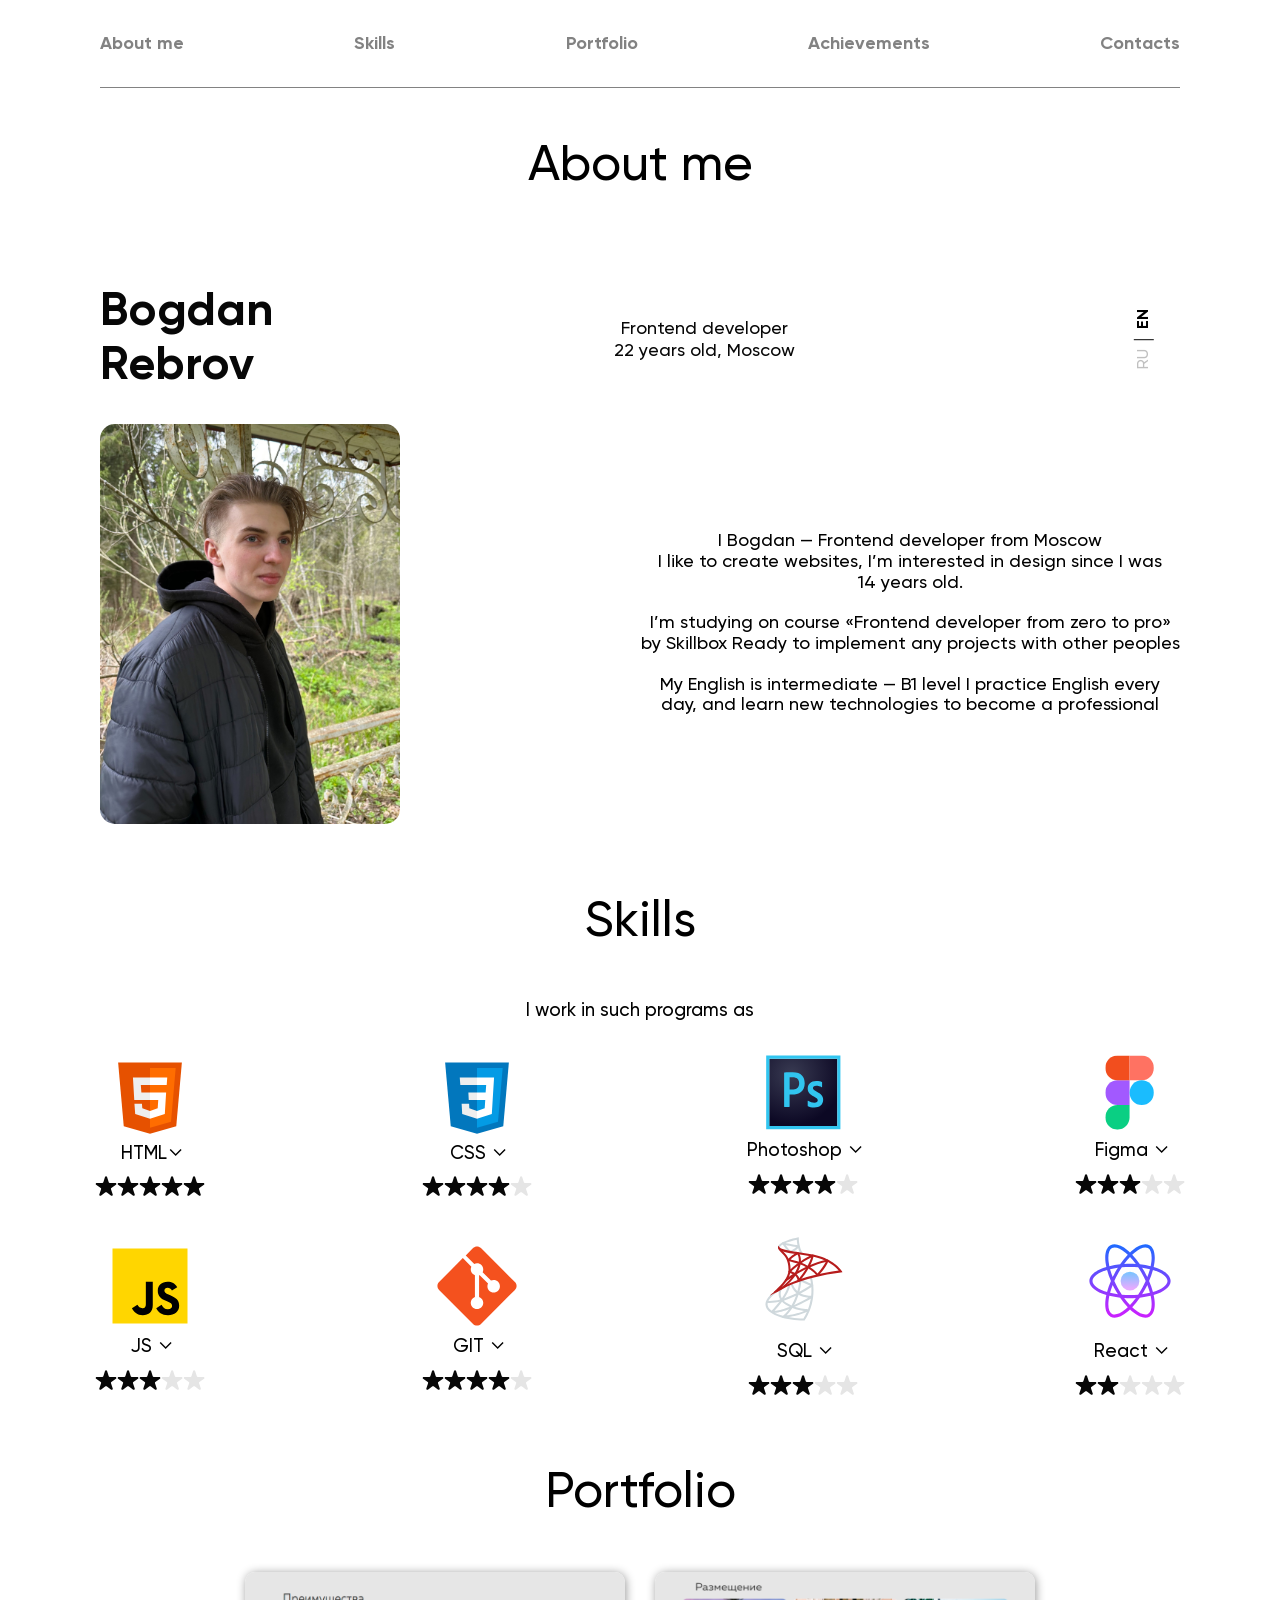
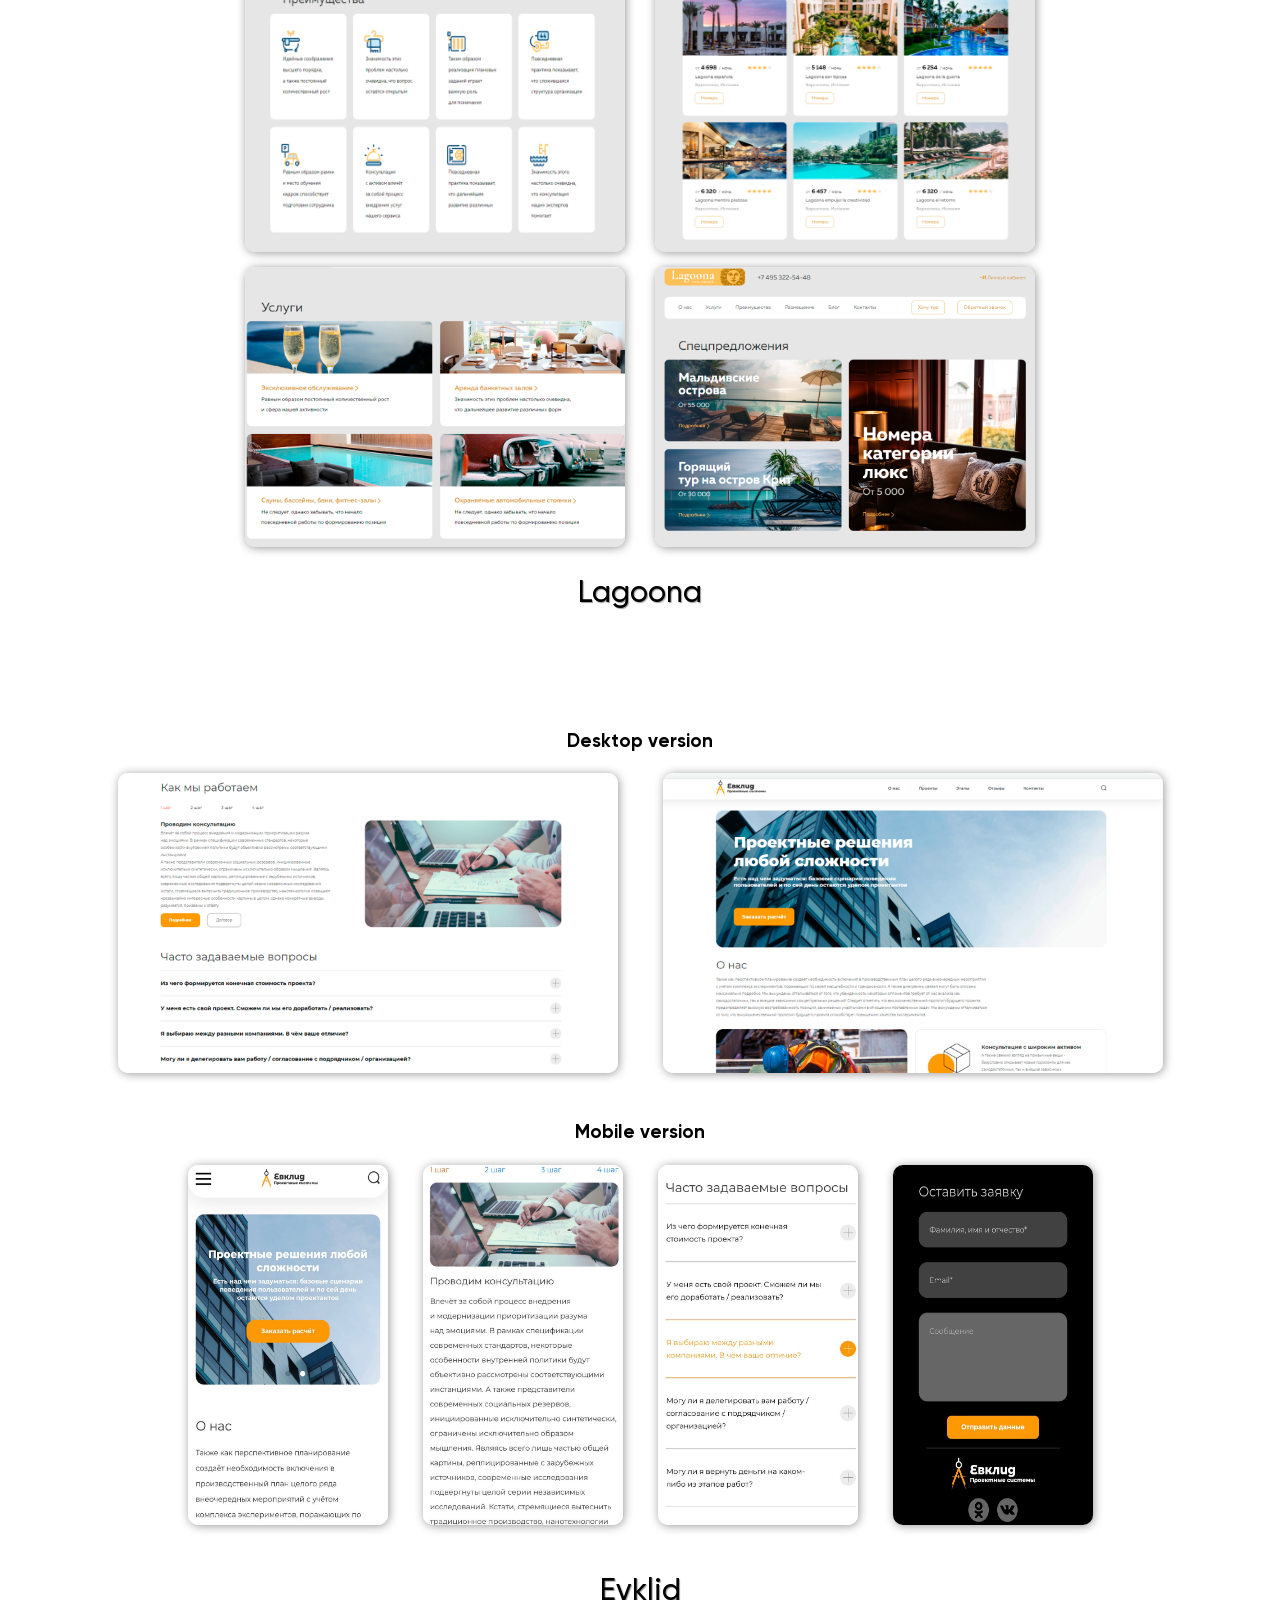
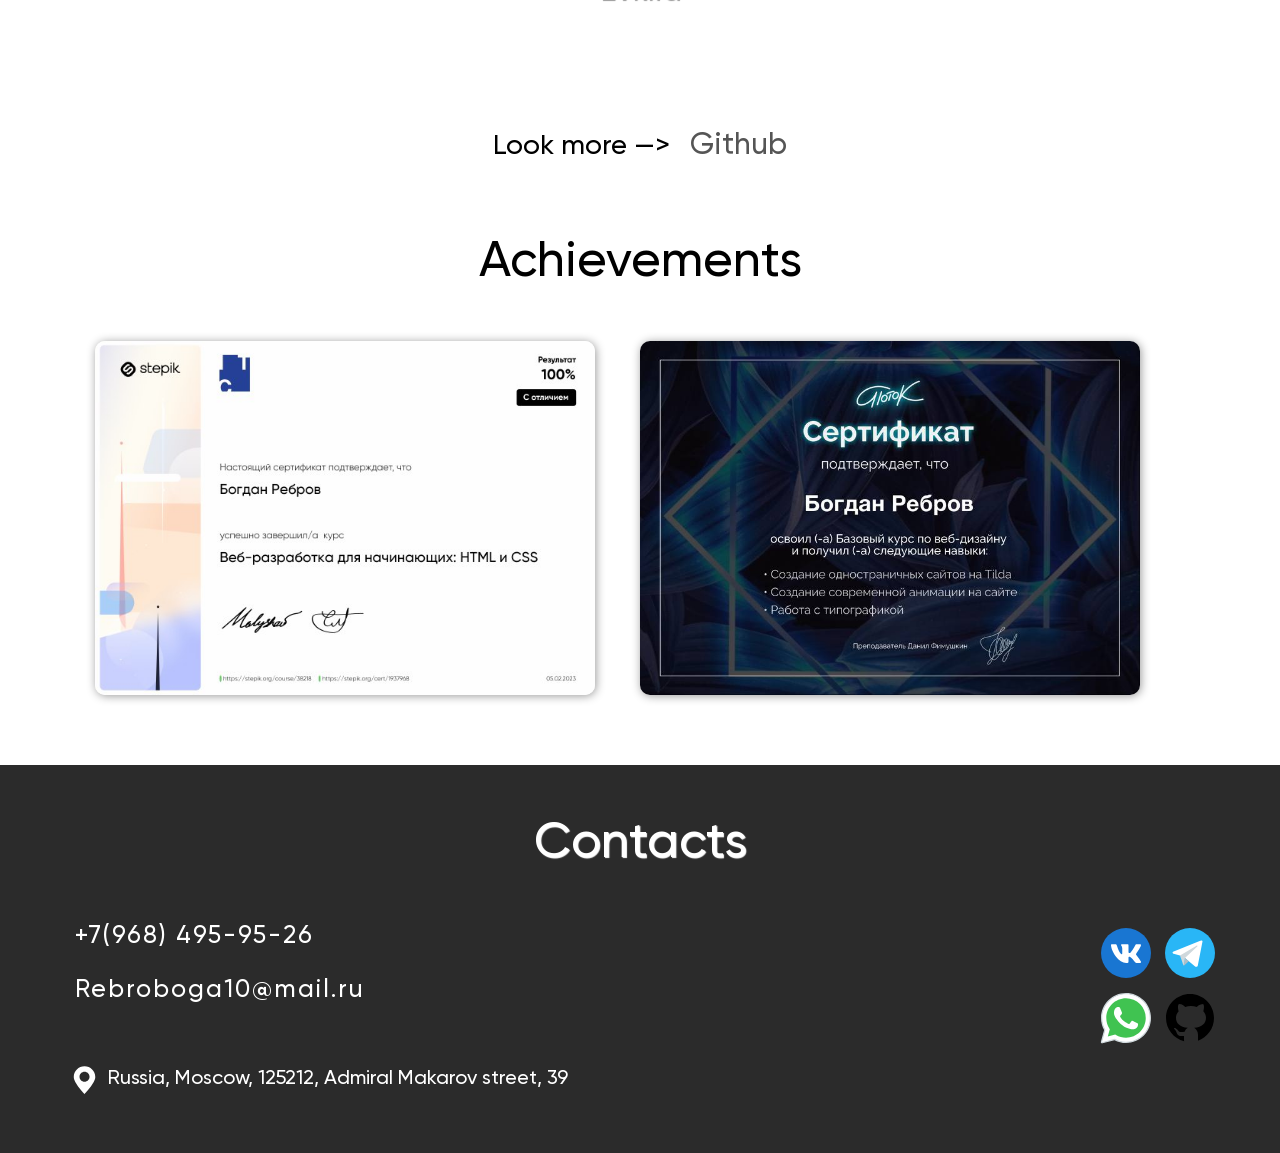
==== commit e8266556: "fixed bugs upgrade code" ====
--- a/index.html
+++ b/index.html
@@ -21,6 +21,14 @@
         <span class="header__burger-line"></span>
         <span class="header__burger-line"></span>
       </button>
+      <ul class="about-me__language-visible">
+        <li class="about-me__ru">
+          <button id="ru" class="about-me__translate-ru translate btn-reset">RU</button>
+        </li>
+        <li class="about-me__en">
+          <button id="en" class="about-me__translate-en translate btn-reset active">EN</button>
+        </li>
+      </ul>
       <div class="header__top">
         <nav class="header__nav" id="menu">
           <ul class="header__list">
@@ -86,16 +94,15 @@
           <img class="about-me__image" src="img/My-photo.jpg" alt="Rebrov Bogdan">
           <div class="about-me__float">
             <p class="about-me__text lang" key="about-text-1">
-              I Bogdan - Frontend developer from Moscow <br>
-              I like to create websites, I'm interested in design since I was 14 years old.
+              I&nbsp;Bogdan&nbsp;&mdash; Frontend developer from Moscow <br>
+              I&nbsp;like to&nbsp;create websites, I&rsquo;m interested in&nbsp;design since&nbsp;I was 14&nbsp;years old.
             </p>
             <p class="about-me__text lang" key="about-text-2">
-              I'm studying on course "Frontend developer from zero to pro" by Skillbox
-              Ready to implement any projects with other peoples
+              I&rsquo;m studying on&nbsp;course &laquo;Frontend developer from zero to&nbsp;pro&raquo; by&nbsp;Skillbox Ready to&nbsp;implement any projects with other peoples
             </p>
             <p class="about-me__text lang" key="about-text-3">
-              My English is intermediate - B1 level <br>
-              I practice English every day, and learn new technologies to become a professional
+              My&nbsp;English is&nbsp;intermediate&nbsp;&mdash; B1&nbsp;level
+              I&nbsp;practice English every day, and learn new technologies to&nbsp;become a&nbsp;professional
             </p>
           </div>
         </div>
@@ -108,7 +115,7 @@
           Skills
         </h2>
         <h3 class="skills__info lang" key="skills-info">
-          I work in such programs as
+          I&nbsp;work in&nbsp;such programs&nbsp;as
         </h3>
         <div class="skills__group">
           <div class="accordion__container">
@@ -190,10 +197,10 @@
                       <li class="accordion__text lang" key="Availability">
                         Availability
                       </li>
-                      <li class="accordion__text lang" key="Pseudo elements">
+                      <li class="accordion__text width--correct lang" key="Pseudo elements">
                         Pseudo elements
                       </li>
-                      <li class="accordion__text lang" key="Pseudo-classes">
+                      <li class="accordion__text width--correct lang" key="Pseudo-classes">
                         Pseudo-classes
                       </li>
                     </ul>
@@ -233,10 +240,10 @@
                   <div class="accordion__content">
                     <ul class="skills__accord">
                       <li class="accordion__text lang" key="Сrop a photos">
-                        Сrop a photos
-                      </li>
-                      <li class="accordion__text lang" key="Posters">
-                        Create promotional banners or posters
+                        Сrop a&nbsp;photos
+                      </li>
+                      <li class="accordion__text width--correct lang" key="Posters">
+                        Create promotional banners or&nbsp;posters
                       </li>
                       <li class="accordion__text lang" key="Сreate icons">
                         Сreate icons
@@ -291,7 +298,7 @@
                       <li class="accordion__text lang" key="Movement">
                         Movement
                       </li>
-                      <li class="accordion__text lang" key="Layouts from Figma">
+                      <li class="accordion__text width--correct lang" key="Layouts from Figma">
                         Layouts from Figma
                       </li>
                       <li class="accordion__text lang" key="Inner settings">
@@ -339,6 +346,9 @@
                       </li>
                       <li class="accordion__text lang" key="DOM">
                         DOM
+                      </li>
+                      <li class="accordion__text">
+                        ES6
                       </li>
                     </ul>
                   </div>
@@ -428,13 +438,13 @@
                       <li class="accordion__text lang" key="Basics SQL">
                         Basics SQL
                       </li>
-                      <li class="accordion__text lang" key="Table management">
+                      <li class="accordion__text width--correct lang" key="Table management">
                         Table management
                       </li>
                       <li class="accordion__text lang" key="Filters">
                         Filters
                       </li>
-                      <li class="accordion__text lang" key="Aggregate functions">
+                      <li class="accordion__text width--correct lang" key="Aggregate functions">
                         Aggregate functions
                       </li>
                     </ul>
@@ -475,14 +485,8 @@
                   </h3>
                   <div class="accordion__content">
                     <ul class="skills__accord">
-                      <li class="accordion__text lang" key="">
-
-                      </li>
-                      <li class="accordion__text lang" key="">
-
-                      </li>
-                      <li class="accordion__text lang" key="">
-
+                      <li class="accordion__text width--correct lang" key="study">
+                        While I&rsquo;m studying
                       </li>
                     </ul>
                   </div>
--- a/css/style.css
+++ b/css/style.css
@@ -118,6 +118,18 @@
   display: none;
 }
 
+.about-me__language {
+  transform: rotate(270deg);
+  padding: 0;
+  list-style: none;
+  display: flex;
+  margin: 0;
+}
+
+.about-me__language-visible {
+  display: none;
+}
+
 /* main__information */
 
 .about-me__information {
@@ -147,13 +159,6 @@
   color: var(--color-dark);
   font-size: 18px;
   line-height: 22px;
-}
-
-.about-me__language {
-  transform: rotate(270deg);
-  padding: 0;
-  list-style: none;
-  display: flex;
 }
 
 .about-me__ru {
--- a/css/media.css
+++ b/css/media.css
@@ -89,6 +89,36 @@
     position: relative;
     top: 15px;
     display: block;
+  }
+
+  .header__burger::before {
+    position: absolute;
+    content: '';
+    display: block;
+    top: -20px;
+    left: -20px;
+    right: -20px;
+    bottom: -20px;
+  }
+
+  .header__burger-line:nth-child(1)::before {
+    position: absolute;
+    content: '';
+    display: block;
+    top: -20px;
+    left: -20px;
+    right: -20px;
+    bottom: -20px;
+  }
+
+  .header__burger-line:nth-child(3)::before {
+    position: absolute;
+    content: '';
+    display: block;
+    top: -20px;
+    left: -20px;
+    right: -20px;
+    bottom: -20px;
   }
 
   .address {
@@ -138,7 +168,8 @@
   box-shadow: 0 0 5px #888;
   overflow-y: auto;
   visibility: hidden;
-  transition: visibility 0.3s ease-in-out, transform 0.3s ease-in-out;
+  transform: translateX(-120%);
+  transition: visibility 0.5s ease-in-out, transform 0.5s ease-in-out;
   border-radius: 0 0 24px 24px;
   }
 
@@ -375,6 +406,13 @@
     top: 130px;
   }
 
+  .contacts__mail:hover {
+    font-size: 22px;
+  }
+
+  .contacts__number:hover {
+    font-size: 22px;
+  }
 }
 
 /* 576px --> 320px */
@@ -386,18 +424,42 @@
 
   .about-me__name {
     text-align: center;
-    font-size: 25px;
+    font-size: 20px;
+    padding-bottom: 10px;
+    max-width: 130px;
   }
 
   .about-me__information {
     flex-direction: column;
     padding: 0;
-    padding-bottom: 20px;
+    padding-bottom: 10px;
   }
 
   .about-me__language {
     transform: rotate(0);
     margin: 0;
+    display: none;
+  }
+
+  .about-me__language-visible {
+    padding: 0;
+    list-style: none;
+    display: flex;
+    margin: 0;
+    justify-content: flex-end;
+    padding-top: 4px;
+  }
+
+  .about-me__work {
+    font-size: 14px;
+  }
+
+  .about-me__en {
+    font-size: 16px;
+  }
+
+  .about-me__ru {
+    font-size: 16px;
   }
 
   .about-me__wrap {
@@ -414,7 +476,7 @@
   }
 
   .about-me__text {
-    font-size: 13px;
+    font-size: 16px;
     margin-bottom: 15px;
   }
 
@@ -520,6 +582,14 @@
     font-size: 14px;
   }
 
+  .contacts__mail:hover {
+    font-size: 14px;
+  }
+
+  .contacts__number:hover {
+    font-size: 15px;
+  }
+
   .contacts__mail {
     font-size: 12px;
     margin-bottom: 20px;
@@ -563,9 +633,14 @@
 
   .header__nav {
     padding: 10px;
-    
+  }
+
+  .width--correct {
+    width: 135px;
   }
 }
+
+/* 415px */
 
 @media (max-width: 415px) {
   .header__nav {
